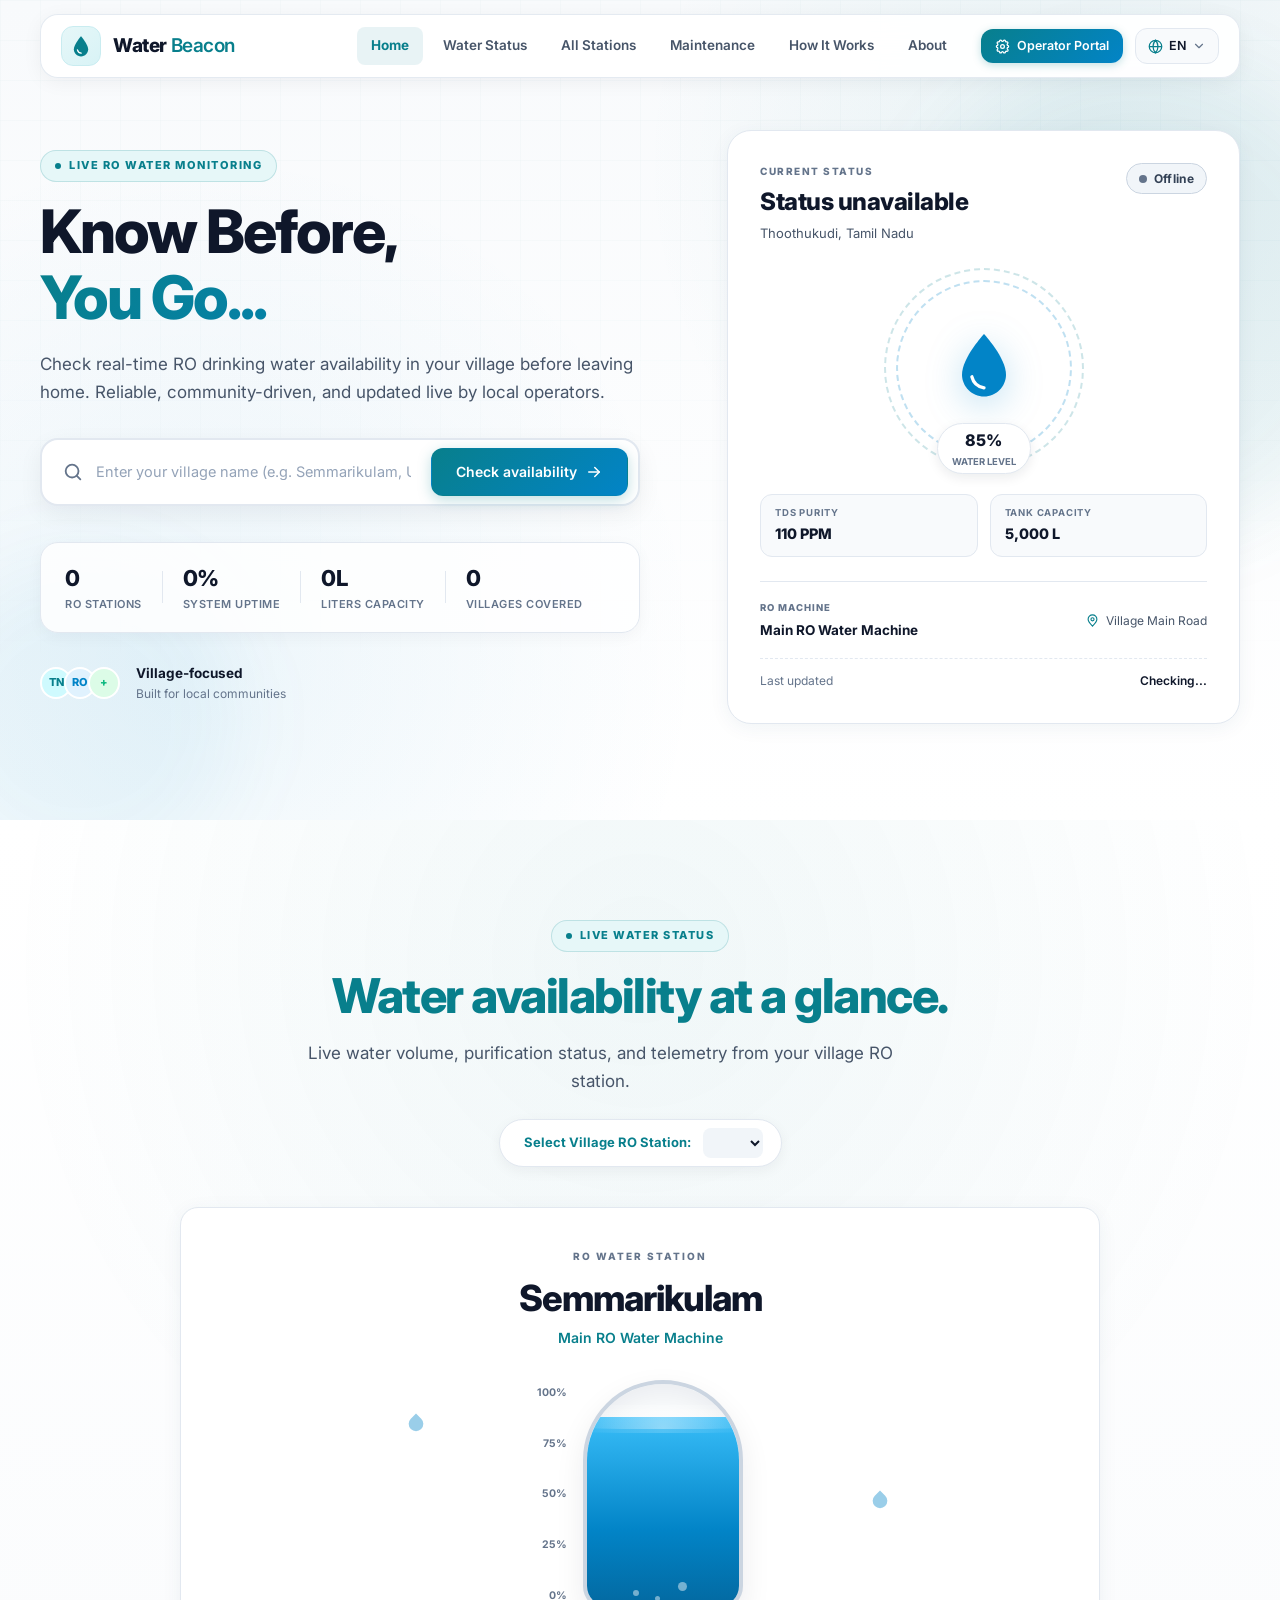
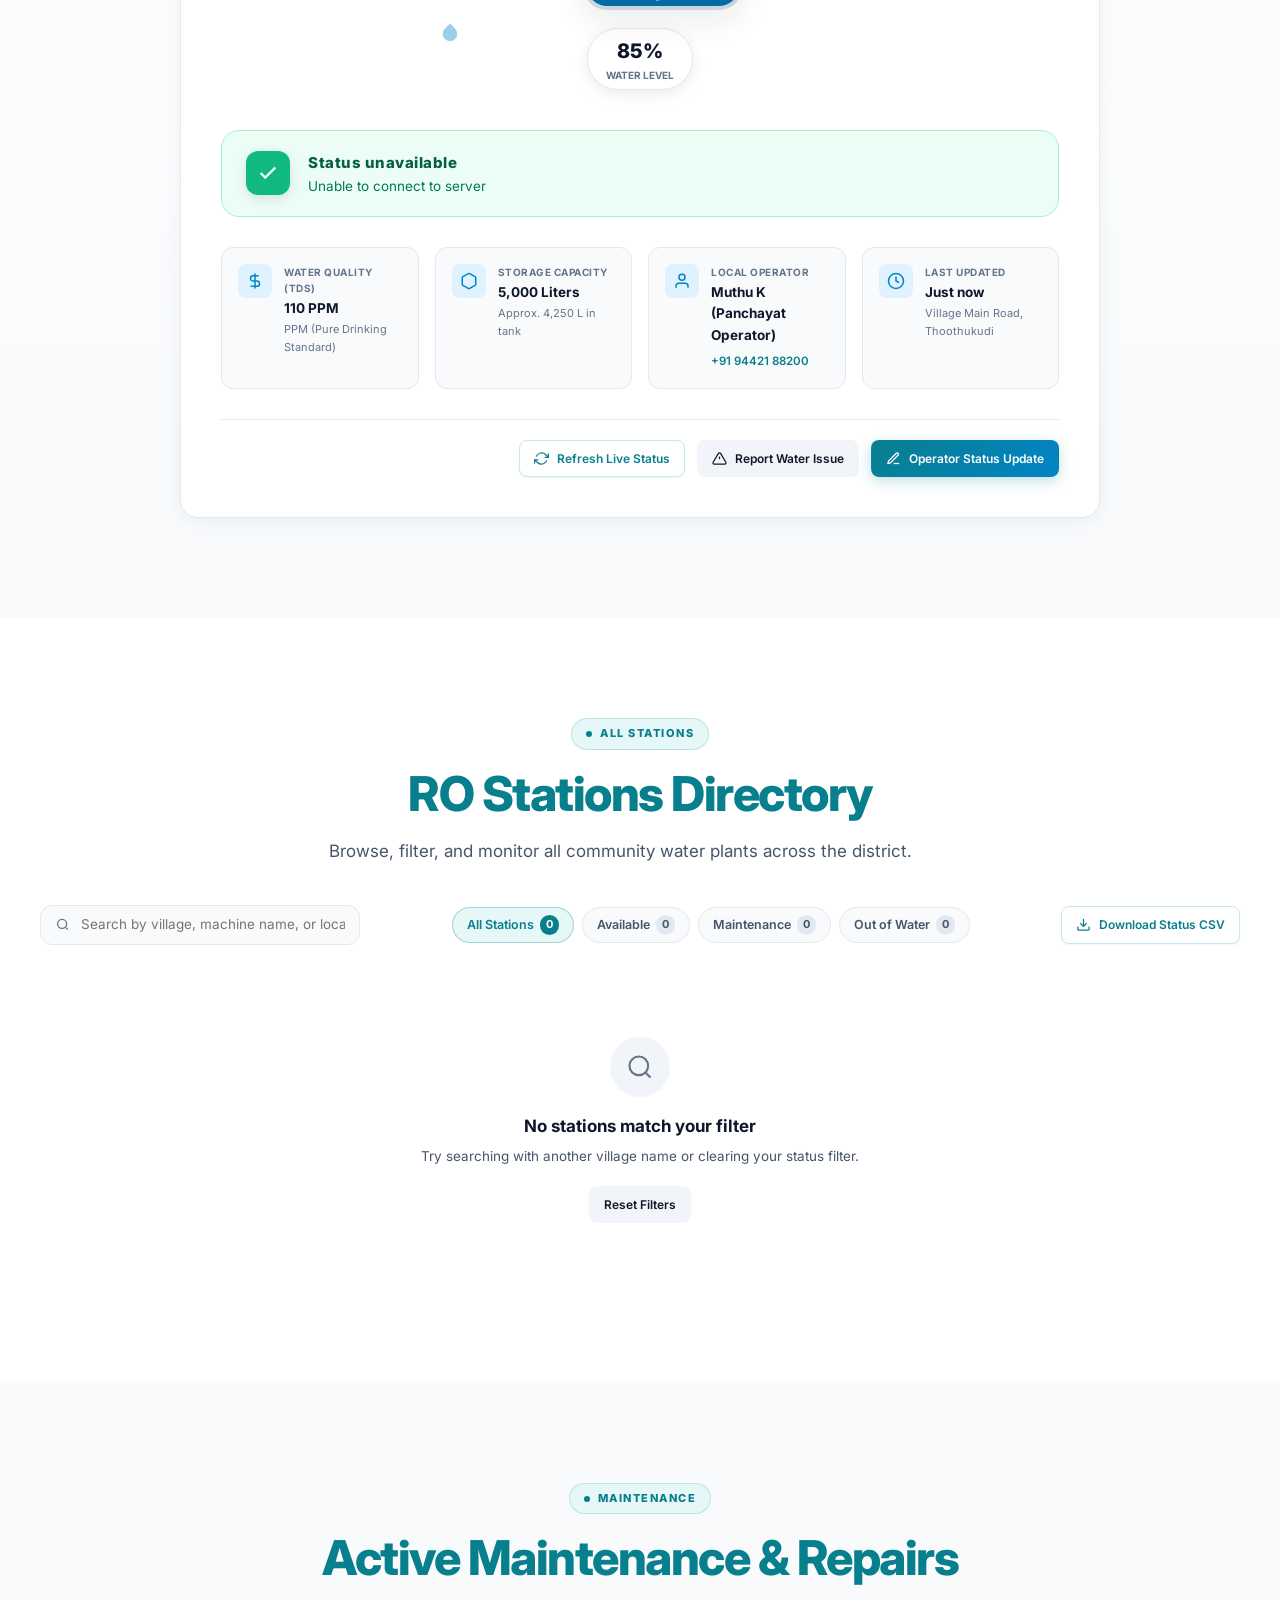
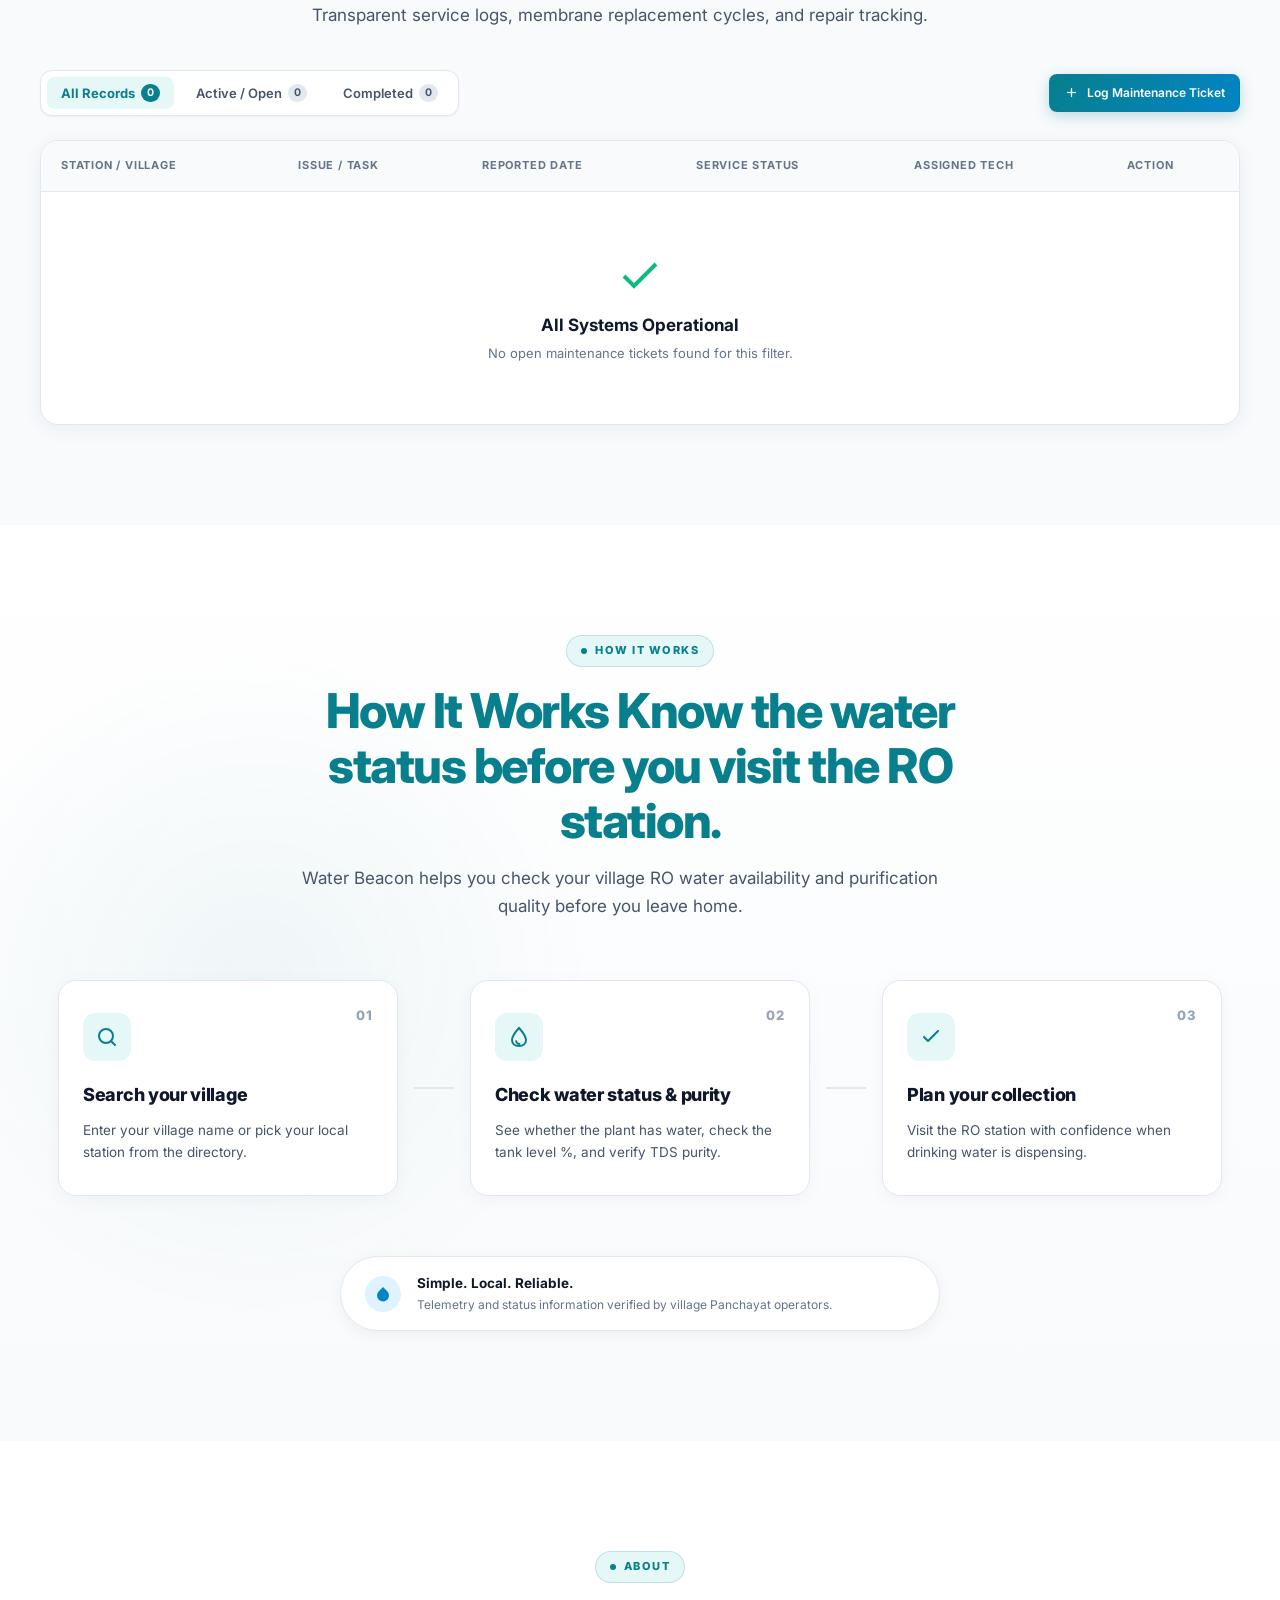
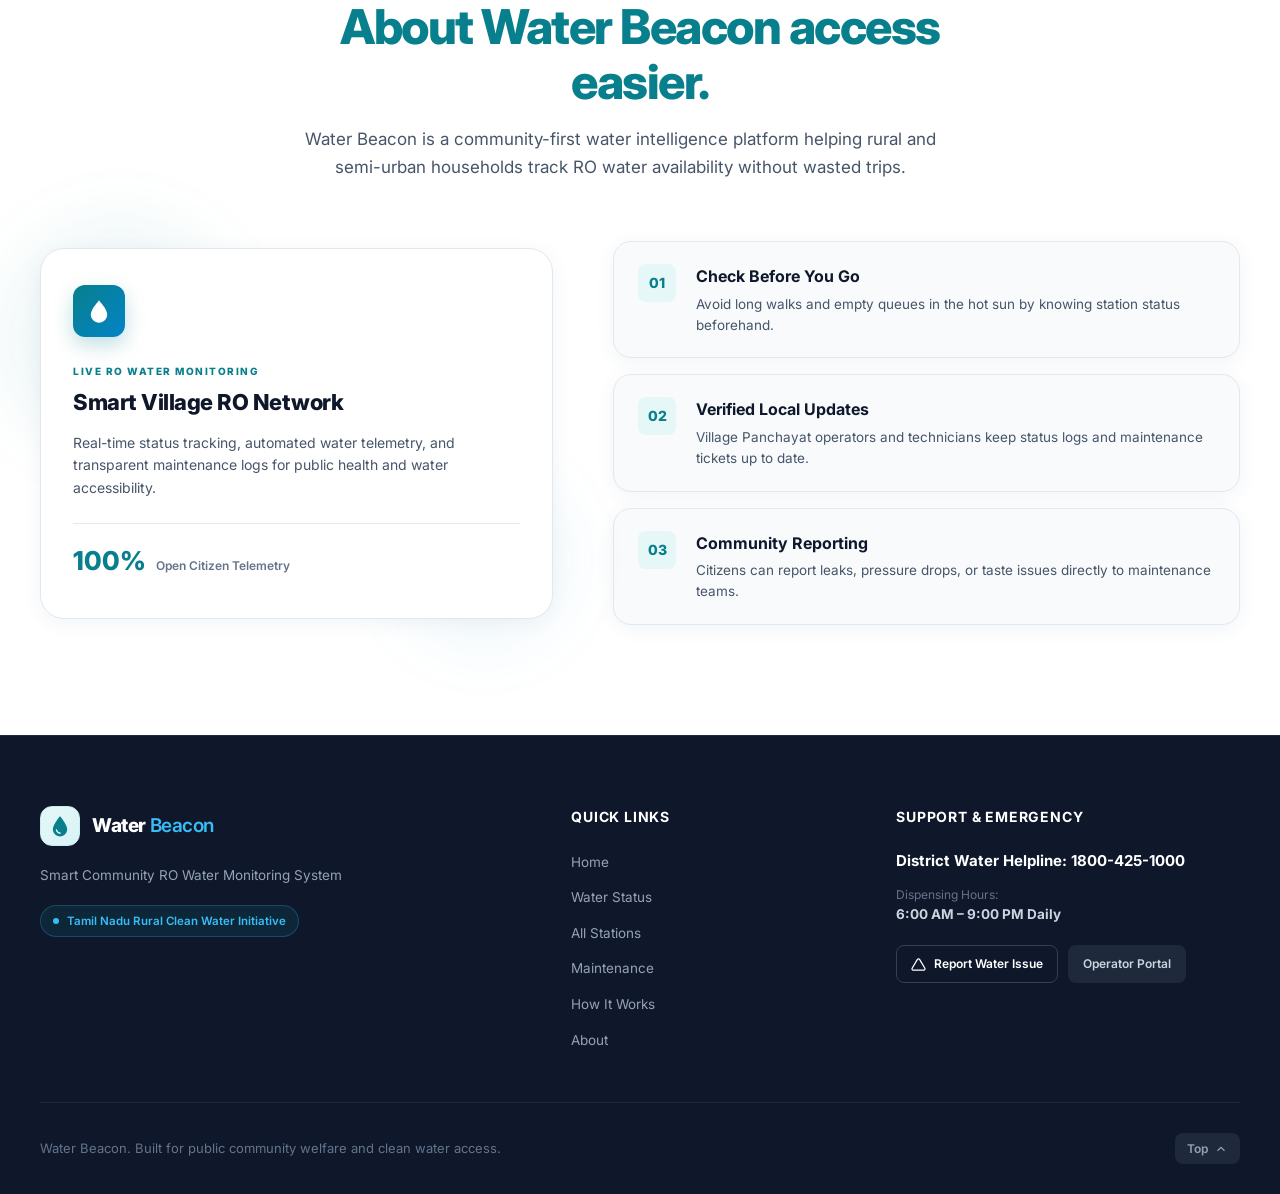
==== frontend/index.html @ 6d67e012 "feat(frontend): complete navbar, how-it-works, about, and modern footer" ====
<!DOCTYPE html>
<html lang="en">
<head>
    <meta charset="UTF-8">
    <meta name="viewport" content="width=device-width, initial-scale=1.0">
    <meta name="description" content="Water Beacon - Real-time village RO drinking water availability, purity monitoring, and maintenance tracking for rural communities in Tamil Nadu.">
    <meta name="theme-color" content="#087f8c">

    <title>Water Beacon | Smart Community RO Water Availability & Purity Monitoring</title>

    <!-- Google Fonts: Inter -->
    <link rel="preconnect" href="https://fonts.googleapis.com">
    <link rel="preconnect" href="https://fonts.gstatic.com" crossorigin>
    <link href="https://fonts.googleapis.com/css2?family=Inter:wght@400;500;600;700;800&display=swap" rel="stylesheet">

    <!-- Stylesheets -->
    <link rel="stylesheet" href="css/style.css">
    <link rel="stylesheet" href="css/sections/navbar.css">
    <link rel="stylesheet" href="css/sections/hero.css">
    <link rel="stylesheet" href="css/sections/status.css">
    <link rel="stylesheet" href="css/sections/stations.css">
    <link rel="stylesheet" href="css/sections/maintenance.css">
    <link rel="stylesheet" href="css/sections/how-it-works.css">
    <link rel="stylesheet" href="css/sections/about.css">
    <link rel="stylesheet" href="css/sections/footer.css">
</head>

<body>

    <div id="navbar"></div>

    <main>
        <div id="hero"></div>
        <div id="status"></div>
        <div id="stations"></div>
        <div id="maintenance"></div>
        <div id="how-it-works"></div>
        <div id="about"></div>
    </main>

    <div id="footer"></div>

    <div id="modals"></div>

    <script>
        async function loadSection(elementId, file) {
            const response = await fetch(file);
            if (!response.ok) {
                throw new Error(`Failed to load ${file}`);
            }
            const html = await response.text();
            const el = document.getElementById(elementId);
            if (el) el.innerHTML = html;
        }

        async function loadScript(file) {
            return new Promise((resolve, reject) => {
                const script = document.createElement("script");
                script.src = file;
                script.onload = resolve;
                script.onerror = () => reject(new Error(`Failed to load script ${file}`));
                document.body.appendChild(script);
            });
        }

        async function loadPage() {
            try {
                // 1. Load HTML Sections
                await loadSection("navbar", "sections/navbar.html");
                await loadSection("hero", "sections/hero.html");
                await loadSection("status", "sections/status.html");
                await loadSection("stations", "sections/stations.html");
                await loadSection("maintenance", "sections/maintenance.html");
                await loadSection("how-it-works", "sections/how-it-works.html");
                await loadSection("about", "sections/about.html");
                await loadSection("footer", "sections/footer.html");
                await loadSection("modals", "sections/modals.html");

                // 2. Load Core Language Engine First
                await loadScript("js/language.js");

                // 3. Load Navbar
                await loadScript("js/sections/navbar.js");
                if (typeof initNavbar === "function") initNavbar();

                // 4. Load Hero
                await loadScript("js/sections/hero.js");
                if (typeof initHero === "function") await initHero();

                // 5. Load Status
                await loadScript("js/sections/status.js");
                if (typeof initStatus === "function") await initStatus();

                // 6. Load Stations Explorer
                await loadScript("js/sections/stations.js");
                if (typeof initStations === "function") await initStations();

                // 7. Load Maintenance Tracker
                await loadScript("js/sections/maintenance.js");
                if (typeof initMaintenance === "function") await initMaintenance();

                // 8. Load App Orchestrator & Modal Handlers
                await loadScript("js/app.js");
                if (typeof initApp === "function") initApp();

                // 9. Apply initial saved language across all loaded sections
                if (typeof applyLanguage === "function") {
                    const savedLang = localStorage.getItem("waterBeaconLanguage") || "en";
                    applyLanguage(savedLang);
                }

            } catch (error) {
                console.error("Page initialization failed:", error);
            }
        }

        document.addEventListener("DOMContentLoaded", loadPage);
    </script>

</body>
</html>
---- frontend/css/style.css ----
/* ==========================================================================
   WATER BEACON - GLOBAL STYLES & DESIGN SYSTEM
   Clean, modern, bright interface with tasteful blue & green accents.
   ========================================================================== */

:root {
    /* Color Palette */
    --primary: #0284c7;            /* Water Blue */
    --primary-dark: #0369a1;
    --primary-light: #e0f2fe;
    --primary-gradient: linear-gradient(135deg, #0284c7 0%, #0d9488 100%);
    
    --accent-teal: #087f8c;        /* Brand Teal */
    --accent-teal-dark: #066570;
    --accent-teal-light: #e6f7f8;

    --bg-page: #ffffff;
    --bg-subtle: #f8fafc;
    --bg-card: #ffffff;
    --bg-card-hover: #fcfefe;

    --text-primary: #0f172a;       /* Deep slate */
    --text-secondary: #475569;     /* Slate */
    --text-muted: #64748b;         /* Muted slate */
    --text-light: #94a3b8;

    --border-light: #e2e8f0;
    --border-subtle: #edf2f7;
    --border-focus: #38bdf8;

    /* Status Colors */
    --status-available: #10b981;       /* Emerald */
    --status-available-bg: #ecfdf5;
    --status-available-border: #a7f3d0;
    
    --status-empty: #ef4444;           /* Coral red */
    --status-empty-bg: #fef2f2;
    --status-empty-border: #fecaca;

    --status-maint: #f59e0b;           /* Amber */
    --status-maint-bg: #fffbeb;
    --status-maint-border: #fde68a;

    --status-repair: #8b5cf6;          /* Indigo-purple */
    --status-repair-bg: #f5f3ff;
    --status-repair-border: #ddd6fe;

    --status-closed: #64748b;          /* Slate */
    --status-closed-bg: #f1f5f9;
    --status-closed-border: #cbd5e1;

    /* Elevation & Shadows */
    --shadow-xs: 0 1px 2px rgba(15, 23, 42, 0.05);
    --shadow-sm: 0 2px 6px rgba(15, 23, 42, 0.06);
    --shadow-md: 0 8px 24px rgba(15, 23, 42, 0.08);
    --shadow-lg: 0 16px 36px rgba(15, 23, 42, 0.1);
    --shadow-card: 0 4px 20px rgba(12, 74, 96, 0.06);

    /* Radii */
    --radius-sm: 8px;
    --radius-md: 12px;
    --radius-lg: 18px;
    --radius-xl: 24px;
    --radius-pill: 9999px;

    /* Transitions */
    --transition-fast: 0.15s cubic-bezier(0.4, 0, 0.2, 1);
    --transition-base: 0.25s cubic-bezier(0.4, 0, 0.2, 1);
    --transition-slow: 0.4s cubic-bezier(0.4, 0, 0.2, 1);

    /* Fonts */
    --font-sans: "Inter", -apple-system, BlinkMacSystemFont, "Segoe UI", Roboto, "Helvetica Neue", Arial, sans-serif;
}

/* CSS Reset & Defaults */
*, *::before, *::after {
    box-sizing: border-box;
    margin: 0;
    padding: 0;
}

html {
    scroll-behavior: smooth;
    font-size: 16px;
    -webkit-text-size-adjust: 100%;
    color-scheme: light;
}

body {
    font-family: var(--font-sans);
    color: var(--text-primary);
    background-color: var(--bg-page);
    line-height: 1.6;
    overflow-x: hidden;
    -webkit-font-smoothing: antialiased;
    -moz-osx-font-smoothing: grayscale;
}

img, svg {
    display: block;
    max-width: 100%;
}

button, input, select, textarea {
    font: inherit;
    color: inherit;
}

button {
    cursor: pointer;
    border: none;
    background: none;
}

a {
    color: inherit;
    text-decoration: none;
}

/* Container */
.container {
    width: min(1200px, calc(100% - 40px));
    margin: 0 auto;
}

/* Typography Utilities */
.section-tag {
    display: inline-flex;
    align-items: center;
    gap: 8px;
    padding: 6px 14px;
    background: var(--accent-teal-light);
    color: var(--accent-teal);
    font-size: 11px;
    font-weight: 800;
    letter-spacing: 1.5px;
    text-transform: uppercase;
    border-radius: var(--radius-pill);
    border: 1px solid rgba(8, 127, 140, 0.18);
    margin-bottom: 16px;
}

.section-tag-dot {
    width: 6px;
    height: 6px;
    border-radius: 50%;
    background-color: var(--accent-teal);
    animation: pulseDot 2s infinite ease-in-out;
}

.section-title {
    color: #102a43;
    font-size: clamp(32px, 4.5vw, 48px);
    font-weight: 800;
    line-height: 1.15;
    letter-spacing: -1.5px;
    margin-bottom: 16px;
}

.section-title span {
    color: var(--accent-teal);
}

.section-subtitle {
    color: var(--text-secondary);
    font-size: clamp(15px, 2vw, 17px);
    max-width: 640px;
    line-height: 1.65;
}

/* Status Badges */
.status-badge {
    display: inline-flex;
    align-items: center;
    gap: 7px;
    padding: 5px 12px;
    border-radius: var(--radius-pill);
    font-size: 12px;
    font-weight: 700;
    letter-spacing: 0.3px;
    transition: var(--transition-fast);
}

.status-badge .indicator {
    width: 8px;
    height: 8px;
    border-radius: 50%;
}

.status-badge.available {
    background: var(--status-available-bg);
    color: #065f46;
    border: 1px solid var(--status-available-border);
}
.status-badge.available .indicator {
    background: var(--status-available);
    box-shadow: 0 0 0 3px rgba(16, 185, 129, 0.2);
    animation: pulseDot 2s infinite;
}

.status-badge.out-of-water {
    background: var(--status-empty-bg);
    color: #991b1b;
    border: 1px solid var(--status-empty-border);
}
.status-badge.out-of-water .indicator {
    background: var(--status-empty);
    box-shadow: 0 0 0 3px rgba(239, 68, 68, 0.2);
}

.status-badge.maintenance {
    background: var(--status-maint-bg);
    color: #92400e;
    border: 1px solid var(--status-maint-border);
}
.status-badge.maintenance .indicator {
    background: var(--status-maint);
    box-shadow: 0 0 0 3px rgba(245, 158, 11, 0.2);
}

.status-badge.repair {
    background: var(--status-repair-bg);
    color: #5b21b6;
    border: 1px solid var(--status-repair-border);
}
.status-badge.repair .indicator {
    background: var(--status-repair);
}

.status-badge.closed {
    background: var(--status-closed-bg);
    color: #334155;
    border: 1px solid var(--status-closed-border);
}
.status-badge.closed .indicator {
    background: var(--status-closed);
}

/* Global Buttons */
.btn {
    display: inline-flex;
    align-items: center;
    justify-content: center;
    gap: 8px;
    padding: 12px 22px;
    font-size: 14px;
    font-weight: 600;
    border-radius: var(--radius-md);
    transition: var(--transition-base);
    white-space: nowrap;
    text-decoration: none;
    border: 1px solid transparent;
}

.btn:disabled {
    opacity: 0.6;
    cursor: not-allowed;
    transform: none !important;
}

.btn svg {
    width: 18px;
    height: 18px;
    flex-shrink: 0;
}

.btn-primary {
    background: linear-gradient(135deg, #087f8c 0%, #0284c7 100%);
    color: #ffffff;
    box-shadow: 0 4px 14px rgba(8, 127, 140, 0.25);
}

.btn-primary:hover:not(:disabled) {
    transform: translateY(-2px);
    box-shadow: 0 6px 20px rgba(8, 127, 140, 0.35);
}

.btn-primary:active:not(:disabled) {
    transform: translateY(0);
}

.btn-outline {
    background: #ffffff;
    color: var(--accent-teal);
    border: 1px solid #c6e9eb;
    box-shadow: var(--shadow-xs);
}

.btn-outline:hover:not(:disabled) {
    background: #f0fbfc;
    border-color: var(--accent-teal);
    transform: translateY(-1px);
}

.btn-secondary {
    background: #f1f5f9;
    color: var(--text-primary);
}

.btn-secondary:hover:not(:disabled) {
    background: #e2e8f0;
}

.btn-sm {
    padding: 8px 14px;
    font-size: 12px;
    border-radius: var(--radius-sm);
}

.btn-sm svg {
    width: 15px;
    height: 15px;
}

/* Cards */
.modern-card {
    background: var(--bg-card);
    border: 1px solid var(--border-light);
    border-radius: var(--radius-lg);
    box-shadow: var(--shadow-card);
    transition: var(--transition-base);
}

.modern-card:hover {
    box-shadow: var(--shadow-lg);
    border-color: #cbd5e1;
}

/* Modal Overlay & Dialog */
.modal-overlay {
    position: fixed;
    inset: 0;
    z-index: 2000;
    background: rgba(15, 23, 42, 0.5);
    backdrop-filter: blur(6px);
    display: flex;
    align-items: center;
    justify-content: center;
    padding: 20px;
    opacity: 0;
    visibility: hidden;
    transition: opacity 0.3s ease, visibility 0.3s ease;
}

.modal-overlay.active {
    opacity: 1;
    visibility: visible;
}

.modal-container {
    background: #ffffff;
    border-radius: var(--radius-xl);
    width: min(580px, 100%);
    max-height: 90vh;
    overflow-y: auto;
    box-shadow: 0 25px 60px rgba(15, 23, 42, 0.2);
    border: 1px solid var(--border-light);
    transform: translateY(20px) scale(0.97);
    transition: transform 0.3s cubic-bezier(0.16, 1, 0.3, 1);
}

.modal-overlay.active .modal-container {
    transform: translateY(0) scale(1);
}

.modal-header {
    display: flex;
    align-items: center;
    justify-content: space-between;
    padding: 24px 28px;
    border-bottom: 1px solid var(--border-light);
}

.modal-header h3 {
    font-size: 19px;
    font-weight: 700;
    color: var(--text-primary);
}

.modal-close-btn {
    width: 34px;
    height: 34px;
    display: grid;
    place-items: center;
    border-radius: var(--radius-sm);
    color: var(--text-muted);
    transition: var(--transition-fast);
}

.modal-close-btn:hover {
    background: #f1f5f9;
    color: var(--text-primary);
}

.modal-body {
    padding: 24px 28px;
}

.modal-footer {
    display: flex;
    align-items: center;
    justify-content: flex-end;
    gap: 12px;
    padding: 20px 28px;
    background: #f8fafc;
    border-top: 1px solid var(--border-light);
    border-radius: 0 0 var(--radius-xl) var(--radius-xl);
}

/* Forms */
.form-group {
    margin-bottom: 20px;
}

.form-group label {
    display: block;
    font-size: 13px;
    font-weight: 600;
    color: var(--text-primary);
    margin-bottom: 8px;
}

.form-control {
    width: 100%;
    padding: 12px 16px;
    font-size: 14px;
    border-radius: var(--radius-md);
    border: 1px solid var(--border-light);
    background: #ffffff;
    color: var(--text-primary);
    outline: none;
    transition: var(--transition-fast);
}

.form-control:focus {
    border-color: var(--accent-teal);
    box-shadow: 0 0 0 3px rgba(8, 127, 140, 0.15);
}

.form-row {
    display: grid;
    grid-template-columns: 1fr 1fr;
    gap: 16px;
}

/* Toast Notifications */
.toast-container {
    position: fixed;
    bottom: 28px;
    right: 28px;
    z-index: 3000;
    display: flex;
    flex-direction: column;
    gap: 10px;
    max-width: 400px;
    pointer-events: none;
}

.toast {
    display: flex;
    align-items: flex-start;
    gap: 12px;
    padding: 14px 18px;
    background: #ffffff;
    border-radius: var(--radius-md);
    box-shadow: 0 10px 30px rgba(15, 23, 42, 0.12), 0 2px 8px rgba(15, 23, 42, 0.06);
    border-left: 4px solid var(--accent-teal);
    pointer-events: auto;
    transform: translateX(120%);
    opacity: 0;
    transition: transform 0.3s cubic-bezier(0.16, 1, 0.3, 1), opacity 0.3s ease;
}

.toast.show {
    transform: translateX(0);
    opacity: 1;
}

.toast.toast-success {
    border-left-color: var(--status-available);
}
.toast.toast-error {
    border-left-color: var(--status-empty);
}
.toast.toast-info {
    border-left-color: var(--primary);
}

.toast-icon {
    flex-shrink: 0;
    width: 22px;
    height: 22px;
    display: grid;
    place-items: center;
}

.toast-content strong {
    display: block;
    font-size: 13.5px;
    color: var(--text-primary);
    font-weight: 700;
    margin-bottom: 2px;
}

.toast-content p {
    font-size: 12.5px;
    color: var(--text-secondary);
    line-height: 1.4;
}

/* Reveal Animations */
.reveal {
    opacity: 0;
    transform: translateY(24px);
    transition: opacity 0.6s cubic-bezier(0.16, 1, 0.3, 1), transform 0.6s cubic-bezier(0.16, 1, 0.3, 1);
}

.reveal.revealed {
    opacity: 1;
    transform: translateY(0);
}

/* Keyframes */
@keyframes pulseDot {
    0%, 100% {
        opacity: 1;
        transform: scale(1);
    }
    50% {
        opacity: 0.4;
        transform: scale(0.85);
    }
}

@keyframes spin {
    from { transform: rotate(0deg); }
    to { transform: rotate(360deg); }
}

.spin {
    animation: spin 1s linear infinite;
}

/* Reduced Motion */
@media (prefers-reduced-motion: reduce) {
    *, *::before, *::after {
        animation-duration: 0.01ms !important;
        animation-iteration-count: 1 !important;
        transition-duration: 0.01ms !important;
        scroll-behavior: auto !important;
    }
    .reveal {
        opacity: 1 !important;
        transform: none !important;
    }
}

/* Responsive */
@media (max-width: 768px) {
    .form-row {
        grid-template-columns: 1fr;
    }
    .toast-container {
        left: 20px;
        right: 20px;
        bottom: 20px;
        max-width: none;
    }
}
---- frontend/css/sections/navbar.css ----
/* ==========================================================================
   NAVBAR COMPONENT
   ========================================================================== */

.navbar {
    position: fixed;
    top: 0;
    left: 0;
    width: 100%;
    z-index: 1000;
    padding: 14px 0;
    transition: padding 0.3s ease, background-color 0.3s ease, box-shadow 0.3s ease;
}

.navbar.scrolled {
    padding: 10px 0;
}

.nav-container {
    width: min(1200px, calc(100% - 32px));
    height: 64px;
    margin: 0 auto;
    padding: 0 20px;
    display: flex;
    align-items: center;
    justify-content: space-between;
    background: rgba(255, 255, 255, 0.94);
    border: 1px solid rgba(226, 232, 240, 0.9);
    border-radius: var(--radius-lg);
    box-shadow: 0 4px 20px rgba(15, 23, 42, 0.05);
    backdrop-filter: blur(16px);
    -webkit-backdrop-filter: blur(16px);
    transition: var(--transition-base);
}

.nav-container:hover {
    box-shadow: 0 8px 30px rgba(15, 23, 42, 0.08);
}

.brand {
    display: flex;
    align-items: center;
    gap: 12px;
    color: #102a43;
    text-decoration: none;
    flex-shrink: 0;
}

.brand-icon {
    width: 40px;
    height: 40px;
    display: grid;
    place-items: center;
    color: var(--accent-teal);
    background: linear-gradient(135deg, #e6f7f8 0%, #d8f3f6 100%);
    border: 1px solid #c9ecf0;
    border-radius: var(--radius-md);
    transition: transform var(--transition-fast);
}

.brand:hover .brand-icon {
    transform: translateY(-2px) scale(1.03);
}

.brand-icon svg {
    width: 26px;
    height: 26px;
}

.brand-text {
    display: flex;
    align-items: baseline;
    gap: 4px;
    font-size: 19px;
    letter-spacing: -0.5px;
    white-space: nowrap;
}

.brand-text strong {
    color: #0f172a;
    font-weight: 800;
}

.brand-text span {
    color: var(--accent-teal);
    font-weight: 600;
}

.nav-links {
    display: flex;
    align-items: center;
    gap: 6px;
    margin-left: auto;
    margin-right: 20px;
}

.nav-links a {
    position: relative;
    padding: 8px 14px;
    color: var(--text-secondary);
    text-decoration: none;
    font-size: 13.5px;
    font-weight: 600;
    border-radius: var(--radius-sm);
    transition: var(--transition-fast);
}

.nav-links a:hover {
    color: var(--accent-teal);
    background: rgba(8, 127, 140, 0.06);
}

.nav-links a.active {
    color: var(--accent-teal);
    background: rgba(8, 127, 140, 0.09);
    font-weight: 700;
}

.nav-actions {
    display: flex;
    align-items: center;
    gap: 12px;
}

/* Operator Quick Button */
.nav-operator-btn {
    display: inline-flex;
    align-items: center;
    gap: 7px;
    padding: 7px 14px;
    background: linear-gradient(135deg, #087f8c 0%, #0284c7 100%);
    color: #ffffff;
    font-size: 12.5px;
    font-weight: 600;
    border-radius: var(--radius-md);
    box-shadow: 0 2px 8px rgba(8, 127, 140, 0.25);
    transition: var(--transition-fast);
}

.nav-operator-btn:hover {
    transform: translateY(-1px);
    box-shadow: 0 4px 12px rgba(8, 127, 140, 0.35);
}

.nav-operator-btn svg {
    width: 15px;
    height: 15px;
}

/* Language Dropdown */
.language-dropdown-wrapper {
    position: relative;
}

.language-btn {
    display: flex;
    align-items: center;
    gap: 6px;
    padding: 7px 12px;
    background: #f8fafc;
    border: 1px solid var(--border-light);
    border-radius: var(--radius-md);
    color: var(--text-primary);
    font-size: 12.5px;
    font-weight: 600;
    transition: var(--transition-fast);
}

.language-btn:hover {
    background: #f1f5f9;
    border-color: #cbd5e1;
}

.language-btn .globe-icon {
    width: 15px;
    height: 15px;
    color: var(--accent-teal);
}

.language-btn .arrow-icon {
    width: 14px;
    height: 14px;
    color: var(--text-muted);
    transition: transform var(--transition-fast);
}

.language-menu {
    position: absolute;
    top: calc(100% + 8px);
    right: 0;
    width: 160px;
    padding: 6px;
    background: #ffffff;
    border: 1px solid var(--border-light);
    border-radius: var(--radius-md);
    box-shadow: 0 10px 25px rgba(15, 23, 42, 0.12);
    display: none;
    flex-direction: column;
    gap: 4px;
    z-index: 100;
}

.language-menu.show {
    display: flex;
    animation: fadeInMenu 0.18s ease-out;
}

@keyframes fadeInMenu {
    from {
        opacity: 0;
        transform: translateY(-6px);
    }
    to {
        opacity: 1;
        transform: translateY(0);
    }
}

.lang-option {
    display: flex;
    align-items: center;
    justify-content: space-between;
    padding: 8px 12px;
    border-radius: var(--radius-sm);
    font-size: 13px;
    color: var(--text-primary);
    transition: var(--transition-fast);
}

.lang-option:hover {
    background: var(--accent-teal-light);
    color: var(--accent-teal);
}

.lang-badge {
    font-size: 10px;
    font-weight: 700;
    background: #e2e8f0;
    padding: 2px 6px;
    border-radius: 4px;
    color: var(--text-secondary);
}

/* Mobile Menu Toggle */
.mobile-menu-btn {
    display: none;
    width: 38px;
    height: 38px;
    flex-direction: column;
    justify-content: center;
    align-items: center;
    gap: 5px;
    border-radius: var(--radius-sm);
    color: var(--text-primary);
}

.mobile-menu-btn span {
    width: 20px;
    height: 2px;
    background: currentColor;
    border-radius: 2px;
    transition: var(--transition-fast);
}

/* Mobile Responsive */
@media (max-width: 992px) {
    .nav-links {
        position: fixed;
        top: 86px;
        left: 16px;
        right: 16px;
        background: #ffffff;
        border: 1px solid var(--border-light);
        border-radius: var(--radius-lg);
        box-shadow: 0 16px 36px rgba(15, 23, 42, 0.15);
        flex-direction: column;
        align-items: stretch;
        padding: 16px;
        gap: 6px;
        margin: 0;
        display: none;
    }

    .nav-links.mobile-open {
        display: flex;
        animation: fadeInMenu 0.2s ease-out;
    }

    .mobile-menu-btn {
        display: flex;
    }
}

@media (max-width: 540px) {
    .nav-operator-btn span {
        display: none;
    }
    .nav-operator-btn {
        padding: 8px;
    }
}
---- frontend/css/sections/hero.css ----
/* ==========================================================================
   HERO COMPONENT
   ========================================================================== */

.hero {
    position: relative;
    min-height: 820px;
    padding: 130px 0 80px;
    overflow: hidden;
    background:
        radial-gradient(circle at 85% 20%, rgba(8, 127, 140, 0.08), transparent 35%),
        radial-gradient(circle at 15% 80%, rgba(2, 132, 199, 0.07), transparent 40%),
        linear-gradient(180deg, #f8fafc 0%, #ffffff 100%);
}

.hero-background {
    position: absolute;
    inset: 0;
    pointer-events: none;
}

.hero-glow {
    position: absolute;
    border-radius: 50%;
}

.hero-glow-one {
    width: 480px;
    height: 480px;
    right: -100px;
    top: 60px;
    background: rgba(8, 127, 140, 0.06);
    filter: blur(40px);
}

.hero-glow-two {
    width: 320px;
    height: 320px;
    left: -80px;
    bottom: -60px;
    background: rgba(2, 132, 199, 0.05);
    filter: blur(40px);
}

.hero-grid {
    position: absolute;
    inset: 0;
    opacity: 0.25;
    background-image:
        linear-gradient(rgba(8, 127, 140, 0.08) 1px, transparent 1px),
        linear-gradient(90deg, rgba(8, 127, 140, 0.08) 1px, transparent 1px);
    background-size: 40px 40px;
    mask-image: linear-gradient(to bottom, black 30%, transparent 90%);
}

.hero-container {
    position: relative;
    z-index: 2;
    display: grid;
    grid-template-columns: 1.1fr 0.9fr;
    align-items: center;
    gap: 60px;
}

.hero-content {
    max-width: 600px;
}

.hero-headline {
    margin: 0 0 20px;
    color: #0f172a;
    font-size: clamp(38px, 5.5vw, 60px);
    font-weight: 800;
    line-height: 1.1;
    letter-spacing: -2px;
}

.hero-highlight {
    display: block;
    color: var(--accent-teal);
    background: linear-gradient(135deg, #087f8c 0%, #0284c7 100%);
    -webkit-background-clip: text;
    -webkit-text-fill-color: transparent;
}

.hero-description {
    color: var(--text-secondary);
    font-size: clamp(15px, 2vw, 17px);
    line-height: 1.65;
    margin-bottom: 32px;
}

/* Search Wrapper & Autocomplete */
.hero-search-wrapper {
    position: relative;
    margin-bottom: 36px;
    z-index: 20;
}

.hero-search {
    display: flex;
    align-items: center;
    gap: 10px;
    padding: 8px 10px;
    background: #ffffff;
    border: 2px solid #e2e8f0;
    border-radius: var(--radius-lg);
    box-shadow: 0 8px 24px rgba(15, 23, 42, 0.06);
    transition: var(--transition-base);
}

.hero-search:focus-within {
    border-color: var(--accent-teal);
    box-shadow: 0 10px 30px rgba(8, 127, 140, 0.15);
}

.search-input-box {
    display: flex;
    align-items: center;
    gap: 12px;
    flex: 1;
    padding: 4px 10px;
}

.search-icon {
    width: 22px;
    height: 22px;
    color: var(--text-muted);
    flex-shrink: 0;
}

.search-input-box input {
    width: 100%;
    border: none;
    outline: none;
    font-size: 14.5px;
    color: var(--text-primary);
    background: transparent;
}

.search-input-box input::placeholder {
    color: var(--text-light);
}

.clear-search-btn {
    width: 24px;
    height: 24px;
    display: grid;
    place-items: center;
    color: var(--text-muted);
    border-radius: 50%;
    transition: var(--transition-fast);
}

.clear-search-btn:hover {
    background: #f1f5f9;
    color: var(--text-primary);
}

.clear-search-btn svg {
    width: 16px;
    height: 16px;
}

.search-submit-btn {
    padding: 12px 24px;
    font-size: 14px;
}

/* Suggestions Dropdown */
.search-suggestions {
    position: absolute;
    top: calc(100% + 8px);
    left: 0;
    right: 0;
    background: #ffffff;
    border: 1px solid var(--border-light);
    border-radius: var(--radius-md);
    box-shadow: 0 16px 36px rgba(15, 23, 42, 0.12);
    max-height: 280px;
    overflow-y: auto;
    z-index: 50;
    padding: 6px;
}

.suggestion-item {
    display: flex;
    align-items: center;
    justify-content: space-between;
    padding: 10px 14px;
    border-radius: var(--radius-sm);
    cursor: pointer;
    transition: var(--transition-fast);
}

.suggestion-item:hover {
    background: var(--accent-teal-light);
}

.suggestion-info {
    display: flex;
    flex-direction: column;
}

.suggestion-info strong {
    font-size: 14px;
    color: var(--text-primary);
}

.suggestion-info span {
    font-size: 12px;
    color: var(--text-muted);
}

/* Stats Row */
.hero-stats-row {
    display: flex;
    align-items: center;
    gap: 20px;
    padding: 18px 24px;
    background: rgba(255, 255, 255, 0.85);
    border: 1px solid var(--border-light);
    border-radius: var(--radius-lg);
    box-shadow: 0 4px 16px rgba(15, 23, 42, 0.04);
    margin-bottom: 30px;
}

.stat-item {
    display: flex;
    flex-direction: column;
}

.stat-number {
    font-size: 22px;
    font-weight: 800;
    color: #0f172a;
    letter-spacing: -0.5px;
}

.stat-label {
    font-size: 11px;
    font-weight: 600;
    color: var(--text-muted);
    text-transform: uppercase;
    letter-spacing: 0.5px;
}

.stat-divider {
    width: 1px;
    height: 32px;
    background: var(--border-light);
}

/* Trust Avatars */
.hero-trust {
    display: flex;
    align-items: center;
    gap: 16px;
}

.trust-avatars {
    display: flex;
    align-items: center;
}

.avatar-badge {
    width: 32px;
    height: 32px;
    border-radius: 50%;
    display: grid;
    place-items: center;
    font-size: 11px;
    font-weight: 800;
    background: #e2e8f0;
    color: var(--text-primary);
    border: 2px solid #ffffff;
    margin-left: -8px;
}

.avatar-badge:first-child {
    margin-left: 0;
    background: #cffafe;
    color: #087f8c;
}

.avatar-badge:nth-child(2) {
    background: #e0f2fe;
    color: #0284c7;
}

.avatar-badge:nth-child(3) {
    background: #dcfce7;
    color: #10b981;
}

.hero-trust strong {
    display: block;
    font-size: 13.5px;
    color: var(--text-primary);
}

.hero-trust p {
    font-size: 12px;
    color: var(--text-muted);
}

/* Hero Right: Dashboard Card */
.dashboard-card {
    padding: 32px;
    border-radius: var(--radius-xl);
    position: relative;
    background: #ffffff;
}

.dashboard-top {
    display: flex;
    align-items: flex-start;
    justify-content: space-between;
    gap: 16px;
    margin-bottom: 24px;
}

.dashboard-label {
    font-size: 10px;
    font-weight: 800;
    letter-spacing: 1.5px;
    color: var(--text-muted);
    display: block;
    margin-bottom: 4px;
}

.dashboard-top h3 {
    font-size: 24px;
    font-weight: 800;
    color: #0f172a;
    letter-spacing: -0.5px;
    margin-bottom: 2px;
}

.dashboard-top p {
    font-size: 13px;
    color: var(--text-secondary);
}

/* Water Visual (Circular Gauge) */
.water-visual {
    position: relative;
    width: 200px;
    height: 200px;
    margin: 10px auto 26px;
    display: grid;
    place-items: center;
}

.water-ring {
    position: absolute;
    inset: 0;
    border-radius: 50%;
    border: 2px dashed rgba(8, 127, 140, 0.2);
}

.water-ring-one {
    animation: rotateSlow 24s linear infinite;
}

.water-ring-two {
    inset: 12px;
    border-color: rgba(2, 132, 199, 0.25);
    animation: rotateSlow 18s linear infinite reverse;
}

@keyframes rotateSlow {
    from { transform: rotate(0deg); }
    to { transform: rotate(360deg); }
}

.water-icon {
    width: 88px;
    height: 88px;
    color: #0284c7;
    filter: drop-shadow(0 8px 18px rgba(2, 132, 199, 0.25));
    transition: var(--transition-base);
}

.water-icon.out-of-water {
    color: #ef4444;
    filter: drop-shadow(0 8px 18px rgba(239, 68, 68, 0.25));
}

.water-icon.maintenance {
    color: #f59e0b;
    filter: drop-shadow(0 8px 18px rgba(245, 158, 11, 0.25));
}

.water-icon.repair {
    color: #8b5cf6;
    filter: drop-shadow(0 8px 18px rgba(139, 92, 246, 0.25));
}

.hero-water-level {
    position: absolute;
    bottom: -6px;
    display: flex;
    flex-direction: column;
    align-items: center;
    background: #ffffff;
    padding: 4px 14px;
    border-radius: var(--radius-pill);
    box-shadow: 0 4px 12px rgba(15, 23, 42, 0.08);
    border: 1px solid var(--border-light);
}

.hero-water-level strong {
    font-size: 16px;
    font-weight: 800;
    color: #0f172a;
}

.hero-water-level span {
    font-size: 9.5px;
    text-transform: uppercase;
    font-weight: 700;
    color: var(--text-muted);
}

/* Metric Strip */
.hero-metrics-strip {
    display: grid;
    grid-template-columns: 1fr 1fr;
    gap: 12px;
    margin-bottom: 24px;
}

.metric-pill {
    background: #f8fafc;
    border: 1px solid var(--border-light);
    border-radius: var(--radius-md);
    padding: 10px 14px;
    display: flex;
    flex-direction: column;
}

.metric-pill-label {
    font-size: 9.5px;
    font-weight: 700;
    letter-spacing: 0.8px;
    color: var(--text-muted);
    margin-bottom: 2px;
}

.metric-pill strong {
    font-size: 14.5px;
    font-weight: 800;
    color: #0f172a;
}

/* Machine Info */
.machine-info {
    padding-top: 18px;
    border-top: 1px solid var(--border-light);
    display: flex;
    align-items: center;
    justify-content: space-between;
    gap: 16px;
    margin-bottom: 16px;
}

.machine-sublabel {
    font-size: 9.5px;
    font-weight: 800;
    letter-spacing: 1px;
    color: var(--text-muted);
    display: block;
    margin-bottom: 2px;
}

.machine-info strong {
    font-size: 13.5px;
    color: #0f172a;
}

.machine-location {
    display: flex;
    align-items: center;
    gap: 6px;
    font-size: 12px;
    color: var(--text-secondary);
}

.machine-location svg {
    width: 15px;
    height: 15px;
    color: var(--accent-teal);
    flex-shrink: 0;
}

.dashboard-footer {
    display: flex;
    align-items: center;
    justify-content: space-between;
    font-size: 12px;
    color: var(--text-muted);
    padding-top: 12px;
    border-top: 1px dashed var(--border-light);
}

.dashboard-footer strong {
    color: var(--text-primary);
    font-weight: 600;
}

/* Responsive */
@media (max-width: 992px) {
    .hero-container {
        grid-template-columns: 1fr;
        gap: 48px;
    }
    .hero-content {
        max-width: none;
    }
}

@media (max-width: 580px) {
    .hero-search {
        flex-direction: column;
        align-items: stretch;
    }
    .search-submit-btn {
        width: 100%;
    }
    .hero-stats-row {
        flex-wrap: wrap;
        gap: 12px;
    }
    .stat-divider {
        display: none;
    }
    .stat-item {
        width: 45%;
    }
}
---- frontend/css/sections/status.css ----
/* ==========================================================================
   WATER STATUS COMPONENT
   ========================================================================== */

.water-status-page {
    position: relative;
    padding: 100px 0;
    background:
        radial-gradient(circle at 50% 10%, rgba(8, 127, 140, 0.06), transparent 45%),
        linear-gradient(180deg, #ffffff 0%, #f8fafc 100%);
}

.water-status-header {
    text-align: center;
    max-width: 720px;
    margin: 0 auto 40px;
}

/* Quick Village Selector Dropdown */
.station-selector-box {
    display: inline-flex;
    align-items: center;
    gap: 12px;
    margin-top: 24px;
    padding: 8px 18px;
    background: #ffffff;
    border: 1px solid var(--border-light);
    border-radius: var(--radius-pill);
    box-shadow: 0 4px 14px rgba(15, 23, 42, 0.05);
}

.station-selector-box label {
    display: flex;
    align-items: center;
    gap: 6px;
    font-size: 13px;
    font-weight: 700;
    color: var(--accent-teal);
    white-space: nowrap;
}

.station-selector-box label svg {
    width: 16px;
    height: 16px;
}

.station-select-dropdown {
    border: none;
    background: #f1f5f9;
    padding: 6px 12px;
    border-radius: var(--radius-sm);
    font-size: 13.5px;
    font-weight: 600;
    color: var(--text-primary);
    cursor: pointer;
    outline: none;
}

.station-select-dropdown:focus {
    box-shadow: 0 0 0 2px var(--accent-teal);
}

/* Central Station Card */
.water-station {
    max-width: 920px;
    margin: 0 auto;
    padding: 40px;
    position: relative;
    background: #ffffff;
}

.station-info {
    text-align: center;
    margin-bottom: 30px;
}

.station-eyebrow {
    display: block;
    font-size: 10px;
    font-weight: 800;
    letter-spacing: 2px;
    color: var(--text-muted);
    margin-bottom: 6px;
}

.station-info h3 {
    font-size: clamp(26px, 4vw, 36px);
    font-weight: 800;
    color: #0f172a;
    letter-spacing: -1px;
}

.station-info p {
    font-size: 14px;
    color: var(--accent-teal);
    font-weight: 600;
}

/* Tank Area */
.tank-area {
    position: relative;
    display: flex;
    flex-direction: column;
    align-items: center;
    margin: 30px 0 40px;
}

.ambient-drop {
    position: absolute;
    width: 22px;
    height: 22px;
    color: rgba(2, 132, 199, 0.4);
    animation: floatParticle 4s infinite ease-in-out;
}

.drop-one { top: 10%; left: 22%; animation-delay: 0s; }
.drop-two { top: 35%; right: 20%; animation-delay: 1.4s; }
.drop-three { bottom: 15%; left: 26%; animation-delay: 2.5s; }

@keyframes floatParticle {
    0%, 100% { transform: translateY(0); opacity: 0.3; }
    50% { transform: translateY(-12px); opacity: 0.8; }
}

.tank-wrapper {
    position: relative;
    display: flex;
    align-items: center;
    gap: 16px;
}

.tank-scale {
    display: flex;
    flex-direction: column;
    justify-content: space-between;
    height: 220px;
    font-size: 10.5px;
    font-weight: 700;
    color: var(--text-muted);
    user-select: none;
    text-align: right;
}

.tank {
    position: relative;
    width: 160px;
    height: 230px;
    border-radius: 80px 80px 24px 24px;
    border: 4px solid #cbd5e1;
    background: #f8fafc;
    overflow: hidden;
    box-shadow: inset 0 8px 24px rgba(15, 23, 42, 0.06), 0 12px 30px rgba(15, 23, 42, 0.08);
}

.tank-water {
    position: absolute;
    bottom: 0;
    left: 0;
    right: 0;
    background: linear-gradient(180deg, #38bdf8 0%, #0284c7 60%, #0369a1 100%);
    transition: height 0.8s cubic-bezier(0.34, 1.56, 0.64, 1);
}

.tank-water.out-of-water {
    background: linear-gradient(180deg, #f87171 0%, #ef4444 100%) !important;
}

.tank-water.maintenance {
    background: linear-gradient(180deg, #fbbf24 0%, #f59e0b 100%) !important;
}

.tank-water.repair {
    background: linear-gradient(180deg, #a78bfa 0%, #8b5cf6 100%) !important;
}

.tank-water.closed {
    background: linear-gradient(180deg, #94a3b8 0%, #64748b 100%) !important;
}

.water-wave {
    position: absolute;
    top: -12px;
    left: -50%;
    width: 200%;
    height: 24px;
    background: radial-gradient(circle at 50% 100%, rgba(255, 255, 255, 0.35) 0%, transparent 60%);
    border-radius: 40%;
    animation: waveDrift 6s linear infinite;
}

.wave-two {
    top: -8px;
    opacity: 0.5;
    animation: waveDrift 4s linear infinite reverse;
}

@keyframes waveDrift {
    from { transform: translateX(0); }
    to { transform: translateX(50%); }
}

.tank-bubbles .bubble {
    position: absolute;
    border-radius: 50%;
    background: rgba(255, 255, 255, 0.45);
    animation: bubbleRise 3s infinite ease-in;
}

.bubble.b1 { width: 6px; height: 6px; left: 30%; bottom: 10px; animation-duration: 2.8s; }
.bubble.b2 { width: 9px; height: 9px; left: 60%; bottom: 15px; animation-duration: 3.5s; animation-delay: 1s; }
.bubble.b3 { width: 5px; height: 5px; left: 45%; bottom: 5px; animation-duration: 2.2s; animation-delay: 1.8s; }

@keyframes bubbleRise {
    0% { transform: translateY(0); opacity: 0; }
    30% { opacity: 0.8; }
    100% { transform: translateY(-160px); opacity: 0; }
}

.water-level-badge {
    margin-top: 18px;
    display: flex;
    flex-direction: column;
    align-items: center;
    background: #ffffff;
    padding: 6px 18px;
    border-radius: var(--radius-pill);
    box-shadow: 0 4px 16px rgba(15, 23, 42, 0.08);
    border: 1px solid var(--border-light);
}

.water-level-badge strong {
    font-size: 20px;
    font-weight: 800;
    color: #0f172a;
}

.water-level-badge span {
    font-size: 10px;
    text-transform: uppercase;
    font-weight: 700;
    color: var(--text-muted);
}

/* Status Result Banner */
.status-result {
    display: flex;
    align-items: center;
    gap: 18px;
    padding: 20px 24px;
    border-radius: var(--radius-lg);
    margin-bottom: 30px;
    transition: var(--transition-base);
}

.status-result.available {
    background: #ecfdf5;
    border: 1px solid #a7f3d0;
}
.status-result.available .status-icon {
    background: #10b981;
    color: #ffffff;
}
.status-result.available .status-title {
    color: #065f46;
}
.status-result.available p {
    color: #047857;
}

.status-result.out-of-water {
    background: #fef2f2;
    border: 1px solid #fecaca;
}
.status-result.out-of-water .status-icon {
    background: #ef4444;
    color: #ffffff;
}
.status-result.out-of-water .status-title {
    color: #991b1b;
}
.status-result.out-of-water p {
    color: #b91c1c;
}

.status-result.maintenance {
    background: #fffbeb;
    border: 1px solid #fde68a;
}
.status-result.maintenance .status-icon {
    background: #f59e0b;
    color: #ffffff;
}
.status-result.maintenance .status-title {
    color: #92400e;
}
.status-result.maintenance p {
    color: #b45309;
}

.status-result.repair {
    background: #f5f3ff;
    border: 1px solid #ddd6fe;
}
.status-result.repair .status-icon {
    background: #8b5cf6;
    color: #ffffff;
}
.status-result.repair .status-title {
    color: #5b21b6;
}
.status-result.repair p {
    color: #6d28d9;
}

.status-result.closed {
    background: #f1f5f9;
    border: 1px solid #cbd5e1;
}
.status-result.closed .status-icon {
    background: #64748b;
    color: #ffffff;
}
.status-result.closed .status-title {
    color: #1e293b;
}
.status-result.closed p {
    color: #475569;
}

.status-icon {
    width: 44px;
    height: 44px;
    border-radius: var(--radius-md);
    display: grid;
    place-items: center;
    flex-shrink: 0;
    box-shadow: 0 4px 12px rgba(15, 23, 42, 0.1);
}

.status-icon svg {
    width: 22px;
    height: 22px;
}

.status-text-content {
    display: flex;
    flex-direction: column;
}

.status-title {
    font-size: 15px;
    font-weight: 800;
    letter-spacing: 0.5px;
    margin-bottom: 2px;
}

.status-text-content p {
    font-size: 13.5px;
    line-height: 1.4;
}

/* Telemetry Grid */
.station-details-grid {
    display: grid;
    grid-template-columns: repeat(4, 1fr);
    gap: 16px;
    margin-bottom: 30px;
}

.telemetry-card {
    background: #f8fafc;
    border: 1px solid var(--border-light);
    border-radius: var(--radius-md);
    padding: 16px;
    display: flex;
    align-items: flex-start;
    gap: 12px;
    transition: var(--transition-fast);
}

.telemetry-card:hover {
    border-color: #cbd5e1;
    background: #ffffff;
    box-shadow: 0 4px 14px rgba(15, 23, 42, 0.05);
}

.telemetry-icon {
    width: 34px;
    height: 34px;
    border-radius: var(--radius-sm);
    background: #e0f2fe;
    color: #0284c7;
    display: grid;
    place-items: center;
    flex-shrink: 0;
}

.telemetry-icon svg {
    width: 18px;
    height: 18px;
}

.tel-label {
    display: block;
    font-size: 10px;
    font-weight: 700;
    letter-spacing: 0.5px;
    color: var(--text-muted);
    text-transform: uppercase;
    margin-bottom: 2px;
}

.tel-val {
    display: block;
    font-size: 13.5px;
    font-weight: 700;
    color: #0f172a;
}

.tel-sub {
    display: block;
    font-size: 11px;
    color: var(--text-muted);
    margin-top: 2px;
}

.tel-link {
    display: inline-block;
    font-size: 11.5px;
    color: var(--accent-teal);
    font-weight: 600;
    margin-top: 2px;
}

.tel-link:hover {
    text-decoration: underline;
}

/* Actions Bar */
.station-actions-bar {
    display: flex;
    align-items: center;
    justify-content: flex-end;
    gap: 12px;
    padding-top: 20px;
    border-top: 1px solid var(--border-light);
    flex-wrap: wrap;
}

/* Responsive */
@media (max-width: 900px) {
    .station-details-grid {
        grid-template-columns: 1fr 1fr;
    }
}

@media (max-width: 600px) {
    .water-station {
        padding: 24px 16px;
    }
    .station-details-grid {
        grid-template-columns: 1fr;
    }
    .station-actions-bar {
        justify-content: stretch;
    }
    .station-actions-bar button {
        width: 100%;
    }
    .station-selector-box {
        flex-direction: column;
        border-radius: var(--radius-md);
        width: 100%;
    }
    .station-select-dropdown {
        width: 100%;
    }
}
---- frontend/css/sections/stations.css ----
/* ==========================================================================
   STATIONS DIRECTORY COMPONENT
   ========================================================================== */

.stations-section {
    position: relative;
    padding: 100px 0;
    background: #ffffff;
}

.stations-header {
    text-align: center;
    max-width: 680px;
    margin: 0 auto 40px;
}

/* Toolbar */
.stations-toolbar {
    display: flex;
    align-items: center;
    justify-content: space-between;
    gap: 16px;
    margin-bottom: 32px;
    flex-wrap: wrap;
}

.stations-search-box {
    display: flex;
    align-items: center;
    gap: 10px;
    padding: 8px 14px;
    background: #f8fafc;
    border: 1px solid var(--border-light);
    border-radius: var(--radius-md);
    width: 320px;
    transition: var(--transition-fast);
}

.stations-search-box:focus-within {
    border-color: var(--accent-teal);
    background: #ffffff;
    box-shadow: 0 0 0 3px rgba(8, 127, 140, 0.12);
}

.stations-search-box svg {
    width: 17px;
    height: 17px;
    color: var(--text-muted);
}

.stations-search-box input {
    border: none;
    outline: none;
    font-size: 13.5px;
    background: transparent;
    width: 100%;
}

.filter-chips-group {
    display: flex;
    align-items: center;
    gap: 8px;
    flex-wrap: wrap;
}

.filter-chip {
    display: inline-flex;
    align-items: center;
    gap: 6px;
    padding: 7px 14px;
    background: #f8fafc;
    border: 1px solid var(--border-light);
    border-radius: var(--radius-pill);
    font-size: 12.5px;
    font-weight: 600;
    color: var(--text-secondary);
    transition: var(--transition-fast);
}

.filter-chip:hover {
    background: #f1f5f9;
    color: var(--text-primary);
}

.filter-chip.active {
    background: var(--accent-teal-light);
    color: var(--accent-teal);
    border-color: rgba(8, 127, 140, 0.3);
}

.chip-count {
    font-size: 11px;
    font-weight: 700;
    padding: 1px 6px;
    background: #e2e8f0;
    border-radius: 10px;
    color: var(--text-secondary);
}

.filter-chip.active .chip-count {
    background: var(--accent-teal);
    color: #ffffff;
}

/* Grid of Station Cards */
.stations-grid {
    display: grid;
    grid-template-columns: repeat(auto-fill, minmax(280px, 1fr));
    gap: 22px;
}

.station-card {
    background: #ffffff;
    border: 1px solid var(--border-light);
    border-radius: var(--radius-lg);
    padding: 22px;
    display: flex;
    flex-direction: column;
    justify-content: space-between;
    box-shadow: 0 4px 16px rgba(15, 23, 42, 0.04);
    transition: var(--transition-base);
}

.station-card:hover {
    transform: translateY(-3px);
    box-shadow: 0 12px 28px rgba(15, 23, 42, 0.08);
    border-color: #cbd5e1;
}

.station-card-top {
    display: flex;
    align-items: flex-start;
    justify-content: space-between;
    gap: 12px;
    margin-bottom: 12px;
}

.card-title-group h4 {
    font-size: 18px;
    font-weight: 800;
    color: #0f172a;
    letter-spacing: -0.3px;
    margin-bottom: 2px;
}

.card-title-group span {
    font-size: 12px;
    color: var(--text-muted);
}

.station-card-machine {
    font-size: 13px;
    font-weight: 600;
    color: var(--text-secondary);
    margin-bottom: 6px;
}

.station-card-loc {
    display: flex;
    align-items: center;
    gap: 5px;
    font-size: 12px;
    color: var(--text-muted);
    margin-bottom: 16px;
}

.station-card-loc svg {
    width: 14px;
    height: 14px;
    color: var(--accent-teal);
    flex-shrink: 0;
}

/* Tank Progress inside card */
.card-level-progress-box {
    margin-bottom: 18px;
    background: #f8fafc;
    border-radius: var(--radius-md);
    padding: 10px 12px;
    border: 1px solid var(--border-light);
}

.card-progress-labels {
    display: flex;
    justify-content: space-between;
    font-size: 11px;
    font-weight: 700;
    color: var(--text-muted);
    margin-bottom: 6px;
}

.progress-track {
    width: 100%;
    height: 7px;
    background: #e2e8f0;
    border-radius: 4px;
    overflow: hidden;
}

.progress-fill {
    height: 100%;
    background: linear-gradient(90deg, #0284c7, #10b981);
    border-radius: 4px;
    transition: width 0.5s ease;
}

.progress-fill.out-of-water {
    background: #ef4444 !important;
}
.progress-fill.maintenance {
    background: #f59e0b !important;
}

/* Card Footer Actions */
.station-card-footer {
    display: flex;
    align-items: center;
    gap: 8px;
    padding-top: 14px;
    border-top: 1px solid var(--border-light);
}

.btn-select-station {
    flex: 1;
}

/* Empty State */
.stations-empty-state {
    text-align: center;
    padding: 60px 20px;
}

.empty-icon {
    width: 60px;
    height: 60px;
    border-radius: 50%;
    background: #f1f5f9;
    color: var(--text-muted);
    display: grid;
    place-items: center;
    margin: 0 auto 16px;
}

.empty-icon svg {
    width: 28px;
    height: 28px;
}

.stations-empty-state h4 {
    font-size: 17px;
    font-weight: 700;
    color: #0f172a;
    margin-bottom: 6px;
}

.stations-empty-state p {
    font-size: 13.5px;
    color: var(--text-secondary);
    margin-bottom: 18px;
}

/* Responsive */
@media (max-width: 768px) {
    .stations-toolbar {
        flex-direction: column;
        align-items: stretch;
    }
    .stations-search-box {
        width: 100%;
    }
    .filter-chips-group {
        overflow-x: auto;
        padding-bottom: 4px;
    }
}
---- frontend/css/sections/maintenance.css ----
/* ==========================================================================
   MAINTENANCE COMPONENT
   ========================================================================== */

.maintenance-section {
    position: relative;
    padding: 100px 0;
    background: #f8fafc;
}

.maintenance-header {
    text-align: center;
    max-width: 680px;
    margin: 0 auto 40px;
}

.maintenance-toolbar {
    display: flex;
    align-items: center;
    justify-content: space-between;
    gap: 16px;
    margin-bottom: 24px;
    flex-wrap: wrap;
}

.maintenance-tabs {
    display: flex;
    align-items: center;
    gap: 8px;
    background: #ffffff;
    padding: 6px;
    border-radius: var(--radius-md);
    border: 1px solid var(--border-light);
    box-shadow: var(--shadow-xs);
}

.maint-tab-btn {
    display: inline-flex;
    align-items: center;
    gap: 6px;
    padding: 6px 14px;
    border-radius: var(--radius-sm);
    font-size: 13px;
    font-weight: 600;
    color: var(--text-secondary);
    transition: var(--transition-fast);
}

.maint-tab-btn:hover {
    color: var(--text-primary);
}

.maint-tab-btn.active {
    background: var(--accent-teal-light);
    color: var(--accent-teal);
    font-weight: 700;
}

.tab-badge {
    font-size: 10.5px;
    font-weight: 700;
    padding: 1px 6px;
    border-radius: 10px;
    background: #e2e8f0;
    color: var(--text-secondary);
}

.maint-tab-btn.active .tab-badge {
    background: var(--accent-teal);
    color: #ffffff;
}

/* Card Container & Table */
.maintenance-card-container {
    background: #ffffff;
    padding: 0;
    overflow: hidden;
}

.table-responsive {
    width: 100%;
    overflow-x: auto;
}

.maintenance-table {
    width: 100%;
    border-collapse: collapse;
    text-align: left;
    font-size: 13.5px;
}

.maintenance-table th {
    background: #f8fafc;
    color: var(--text-muted);
    font-size: 11px;
    font-weight: 700;
    text-transform: uppercase;
    letter-spacing: 0.8px;
    padding: 16px 20px;
    border-bottom: 1px solid var(--border-light);
}

.maintenance-table td {
    padding: 18px 20px;
    border-bottom: 1px solid var(--border-light);
    color: var(--text-primary);
    vertical-align: middle;
}

.maintenance-table tr:last-child td {
    border-bottom: none;
}

.maintenance-table tr:hover td {
    background: #fbfdfd;
}

.station-cell strong {
    display: block;
    font-size: 14px;
    color: #0f172a;
}

.station-cell span {
    font-size: 12px;
    color: var(--text-muted);
}

.issue-cell strong {
    display: block;
    font-size: 13.5px;
    color: #0f172a;
    margin-bottom: 2px;
}

.issue-cell p {
    font-size: 12px;
    color: var(--text-secondary);
    max-width: 340px;
    line-height: 1.4;
}

/* Status Badges */
.maint-status-badge {
    display: inline-flex;
    align-items: center;
    gap: 6px;
    padding: 4px 10px;
    border-radius: var(--radius-pill);
    font-size: 11.5px;
    font-weight: 700;
    letter-spacing: 0.3px;
}

.maint-status-badge.in-progress {
    background: #fffbeb;
    color: #b45309;
    border: 1px solid #fde68a;
}

.maint-status-badge.open {
    background: #fef2f2;
    color: #b91c1c;
    border: 1px solid #fecaca;
}

.maint-status-badge.completed {
    background: #ecfdf5;
    color: #047857;
    border: 1px solid #a7f3d0;
}

.maint-status-badge .indicator {
    width: 6px;
    height: 6px;
    border-radius: 50%;
}

.maint-status-badge.in-progress .indicator { background: #f59e0b; }
.maint-status-badge.open .indicator { background: #ef4444; }
.maint-status-badge.completed .indicator { background: #10b981; }

/* Empty state */
.maintenance-empty {
    text-align: center;
    padding: 60px 20px;
}

.maintenance-empty svg {
    width: 48px;
    height: 48px;
    color: #10b981;
    margin: 0 auto 12px;
}

.maintenance-empty h4 {
    font-size: 17px;
    font-weight: 700;
    color: #0f172a;
    margin-bottom: 4px;
}

.maintenance-empty p {
    font-size: 13px;
    color: var(--text-muted);
}
---- frontend/css/sections/how-it-works.css ----
/* ==========================================================================
   HOW IT WORKS COMPONENT
   ========================================================================== */

.how-it-works {
    position: relative;
    padding: 110px 0;
    background:
        radial-gradient(circle at 20% 50%, rgba(8, 127, 140, 0.05), transparent 30%),
        linear-gradient(180deg, #ffffff 0%, #f8fafc 100%);
    overflow: hidden;
}

.how-header {
    max-width: 680px;
    margin: 0 auto 60px;
    text-align: center;
}

.steps-container {
    display: flex;
    align-items: center;
    justify-content: center;
    gap: 16px;
    margin-bottom: 60px;
}

.step-card {
    flex: 1;
    max-width: 340px;
    padding: 32px 24px;
    background: #ffffff;
    border-radius: var(--radius-lg);
    border: 1px solid var(--border-light);
    box-shadow: 0 4px 18px rgba(15, 23, 42, 0.04);
    position: relative;
    transition: var(--transition-base);
}

.step-card:hover {
    transform: translateY(-4px);
    box-shadow: 0 12px 30px rgba(15, 23, 42, 0.08);
    border-color: #cbd5e1;
}

.step-number {
    position: absolute;
    top: 24px;
    right: 24px;
    font-size: 13px;
    font-weight: 800;
    color: var(--text-light);
    letter-spacing: 1px;
}

.step-icon {
    width: 48px;
    height: 48px;
    border-radius: var(--radius-md);
    background: var(--accent-teal-light);
    color: var(--accent-teal);
    display: grid;
    place-items: center;
    margin-bottom: 20px;
}

.step-icon svg {
    width: 24px;
    height: 24px;
}

.step-card h3 {
    font-size: 18px;
    font-weight: 800;
    color: #0f172a;
    letter-spacing: -0.3px;
    margin-bottom: 10px;
}

.step-card p {
    font-size: 13.5px;
    color: var(--text-secondary);
    line-height: 1.6;
}

.step-line {
    width: 40px;
    height: 2px;
    background: #e2e8f0;
    flex-shrink: 0;
}

/* Bottom banner */
.how-bottom {
    max-width: 600px;
    margin: 0 auto;
    padding: 16px 24px;
    background: #ffffff;
    border: 1px solid var(--border-light);
    border-radius: var(--radius-pill);
    box-shadow: 0 4px 16px rgba(15, 23, 42, 0.05);
    display: flex;
    align-items: center;
    gap: 16px;
}

.how-bottom-icon {
    width: 36px;
    height: 36px;
    border-radius: 50%;
    background: #e0f2fe;
    color: #0284c7;
    display: grid;
    place-items: center;
    flex-shrink: 0;
}

.how-bottom-icon svg {
    width: 18px;
    height: 18px;
}

.how-bottom strong {
    display: block;
    font-size: 13.5px;
    color: #0f172a;
    font-weight: 700;
}

.how-bottom p {
    font-size: 12px;
    color: var(--text-muted);
}

/* Responsive */
@media (max-width: 900px) {
    .steps-container {
        flex-direction: column;
    }
    .step-card {
        max-width: 100%;
        width: 100%;
    }
    .step-line {
        width: 2px;
        height: 24px;
    }
    .how-bottom {
        border-radius: var(--radius-lg);
    }
}
---- frontend/css/sections/about.css ----
/* ==========================================================================
   ABOUT COMPONENT
   ========================================================================== */

.about-section {
    position: relative;
    padding: 110px 0;
    overflow: hidden;
    background: #ffffff;
}

.about-header {
    max-width: 680px;
    margin: 0 auto 60px;
    text-align: center;
}

.about-content {
    display: grid;
    grid-template-columns: 0.9fr 1.1fr;
    gap: 60px;
    align-items: center;
}

/* Left Visual Card */
.about-visual {
    position: relative;
}

.about-card {
    position: relative;
    z-index: 2;
    padding: 36px 32px;
    background: #ffffff;
    border-radius: var(--radius-xl);
}

.about-icon {
    width: 52px;
    height: 52px;
    border-radius: var(--radius-md);
    background: linear-gradient(135deg, #087f8c 0%, #0284c7 100%);
    color: #ffffff;
    display: grid;
    place-items: center;
    margin-bottom: 20px;
    box-shadow: 0 8px 20px rgba(8, 127, 140, 0.25);
}

.about-icon svg {
    width: 28px;
    height: 28px;
}

.about-card-badge {
    display: inline-block;
    font-size: 10px;
    font-weight: 800;
    letter-spacing: 1.5px;
    color: var(--accent-teal);
    margin-bottom: 6px;
}

.about-card h3 {
    font-size: 22px;
    font-weight: 800;
    color: #0f172a;
    letter-spacing: -0.5px;
    margin-bottom: 12px;
}

.about-card p {
    font-size: 14px;
    color: var(--text-secondary);
    line-height: 1.6;
    margin-bottom: 24px;
}

.about-card-stat {
    display: flex;
    align-items: baseline;
    gap: 10px;
    padding-top: 16px;
    border-top: 1px solid var(--border-light);
}

.about-card-stat strong {
    font-size: 26px;
    font-weight: 800;
    color: var(--accent-teal);
}

.about-card-stat span {
    font-size: 12px;
    color: var(--text-muted);
    font-weight: 600;
}

/* Ambient Circles */
.about-circle {
    position: absolute;
    border-radius: 50%;
    pointer-events: none;
}

.circle-one {
    width: 240px;
    height: 240px;
    background: rgba(8, 127, 140, 0.06);
    top: -30px;
    left: -40px;
    filter: blur(30px);
}

.circle-two {
    width: 180px;
    height: 180px;
    background: rgba(2, 132, 199, 0.05);
    bottom: -30px;
    right: -20px;
    filter: blur(30px);
}

/* Right Feature Cards */
.about-info {
    display: flex;
    flex-direction: column;
    gap: 16px;
}

.about-feature-card {
    display: flex;
    align-items: flex-start;
    gap: 20px;
    padding: 22px 24px;
    background: #f8fafc;
    border-radius: var(--radius-lg);
    border: 1px solid var(--border-light);
    transition: var(--transition-fast);
}

.about-feature-card:hover {
    background: #ffffff;
    border-color: #cbd5e1;
    box-shadow: 0 8px 24px rgba(15, 23, 42, 0.06);
    transform: translateX(4px);
}

.feature-number {
    font-size: 14px;
    font-weight: 800;
    color: var(--accent-teal);
    background: var(--accent-teal-light);
    width: 38px;
    height: 38px;
    border-radius: var(--radius-sm);
    display: grid;
    place-items: center;
    flex-shrink: 0;
}

.about-feature-card h4 {
    font-size: 16px;
    font-weight: 700;
    color: #0f172a;
    margin-bottom: 4px;
}

.about-feature-card p {
    font-size: 13.5px;
    color: var(--text-secondary);
    line-height: 1.55;
}

/* Responsive */
@media (max-width: 900px) {
    .about-content {
        grid-template-columns: 1fr;
        gap: 40px;
    }
}
---- frontend/css/sections/footer.css ----
/* ==========================================================================
   FOOTER COMPONENT
   ========================================================================== */

.site-footer {
    background: #0f172a;
    color: #94a3b8;
    padding: 70px 0 30px;
    border-top: 1px solid #1e293b;
}

.footer-top {
    display: grid;
    grid-template-columns: 1.4fr 0.8fr 1fr;
    gap: 50px;
    margin-bottom: 50px;
}

.footer-brand .brand-text strong {
    color: #ffffff;
}

.footer-brand .brand-text span {
    color: #38bdf8;
}

.footer-desc {
    font-size: 13.5px;
    line-height: 1.65;
    color: #94a3b8;
    margin: 18px 0;
    max-width: 420px;
}

.footer-initiative-badge {
    display: inline-flex;
    align-items: center;
    gap: 8px;
    padding: 6px 12px;
    background: rgba(8, 127, 140, 0.15);
    border: 1px solid rgba(56, 189, 248, 0.25);
    border-radius: var(--radius-pill);
    color: #38bdf8;
    font-size: 11.5px;
    font-weight: 600;
}

.init-dot {
    width: 6px;
    height: 6px;
    border-radius: 50%;
    background: #38bdf8;
    animation: pulseDot 2s infinite;
}

.footer-heading {
    color: #ffffff;
    font-size: 14px;
    font-weight: 700;
    text-transform: uppercase;
    letter-spacing: 0.8px;
    margin-bottom: 20px;
}

.footer-links {
    list-style: none;
    display: flex;
    flex-direction: column;
    gap: 10px;
}

.footer-links a {
    color: #94a3b8;
    font-size: 13.5px;
    text-decoration: none;
    transition: var(--transition-fast);
}

.footer-links a:hover {
    color: #ffffff;
    padding-left: 4px;
}

.support-col .helpline-text {
    font-size: 15px;
    font-weight: 700;
    color: #ffffff;
    margin-bottom: 12px;
}

.operating-hours {
    display: flex;
    flex-direction: column;
    margin-bottom: 20px;
}

.operating-hours span {
    font-size: 12px;
    color: #64748b;
}

.operating-hours strong {
    font-size: 13.5px;
    color: #cbd5e1;
}

.footer-actions-row {
    display: flex;
    align-items: center;
    gap: 10px;
    flex-wrap: wrap;
}

.footer-actions-row .btn-outline {
    background: transparent;
    color: #ffffff;
    border-color: #334155;
}

.footer-actions-row .btn-outline:hover {
    background: #1e293b;
    border-color: #475569;
}

.footer-actions-row .btn-secondary {
    background: #1e293b;
    color: #cbd5e1;
}

.footer-actions-row .btn-secondary:hover {
    background: #334155;
    color: #ffffff;
}

/* Footer Bottom */
.footer-bottom {
    display: flex;
    align-items: center;
    justify-content: space-between;
    padding-top: 30px;
    border-top: 1px solid #1e293b;
    font-size: 13px;
    color: #64748b;
}

.back-to-top-btn {
    display: flex;
    align-items: center;
    gap: 6px;
    color: #94a3b8;
    font-size: 12px;
    font-weight: 600;
    padding: 6px 12px;
    border-radius: var(--radius-sm);
    background: #1e293b;
    transition: var(--transition-fast);
}

.back-to-top-btn:hover {
    color: #ffffff;
    background: #334155;
}

.back-to-top-btn svg {
    width: 14px;
    height: 14px;
}

/* Responsive */
@media (max-width: 900px) {
    .footer-top {
        grid-template-columns: 1fr;
        gap: 36px;
    }
}
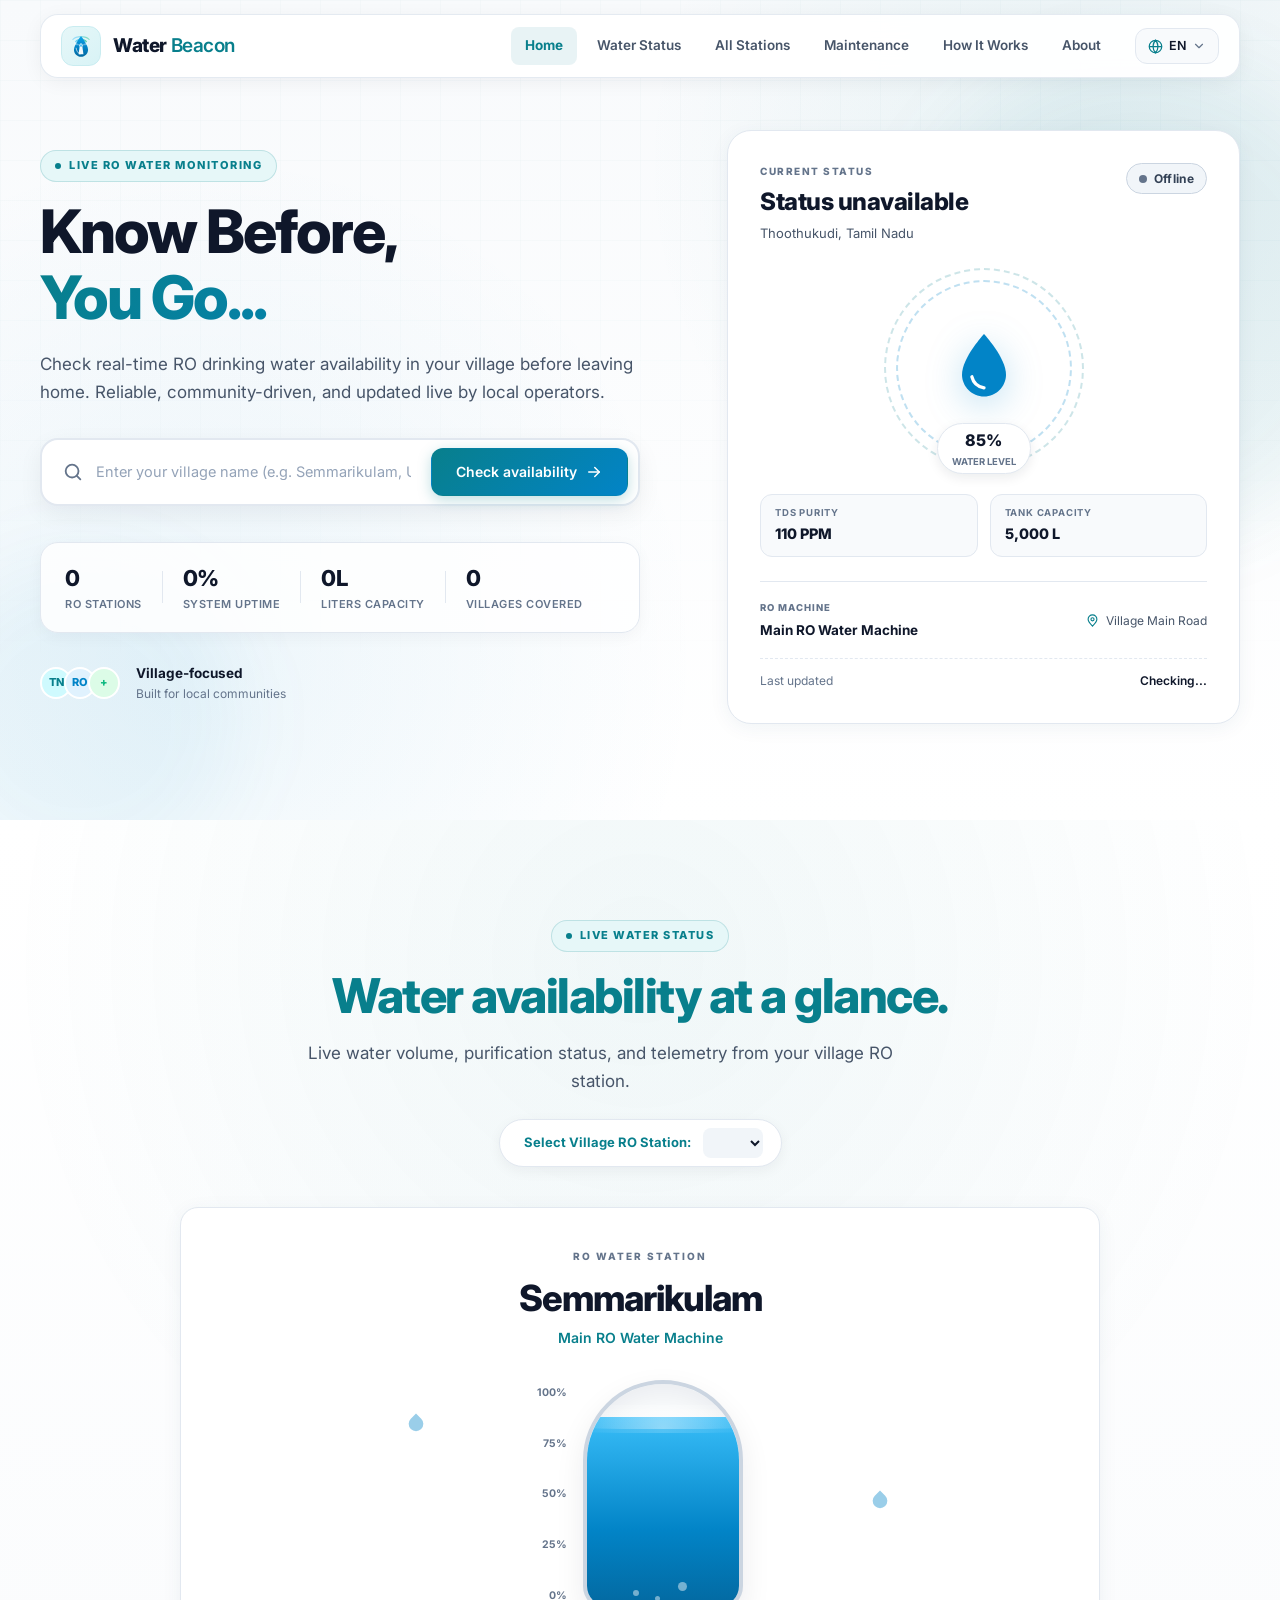
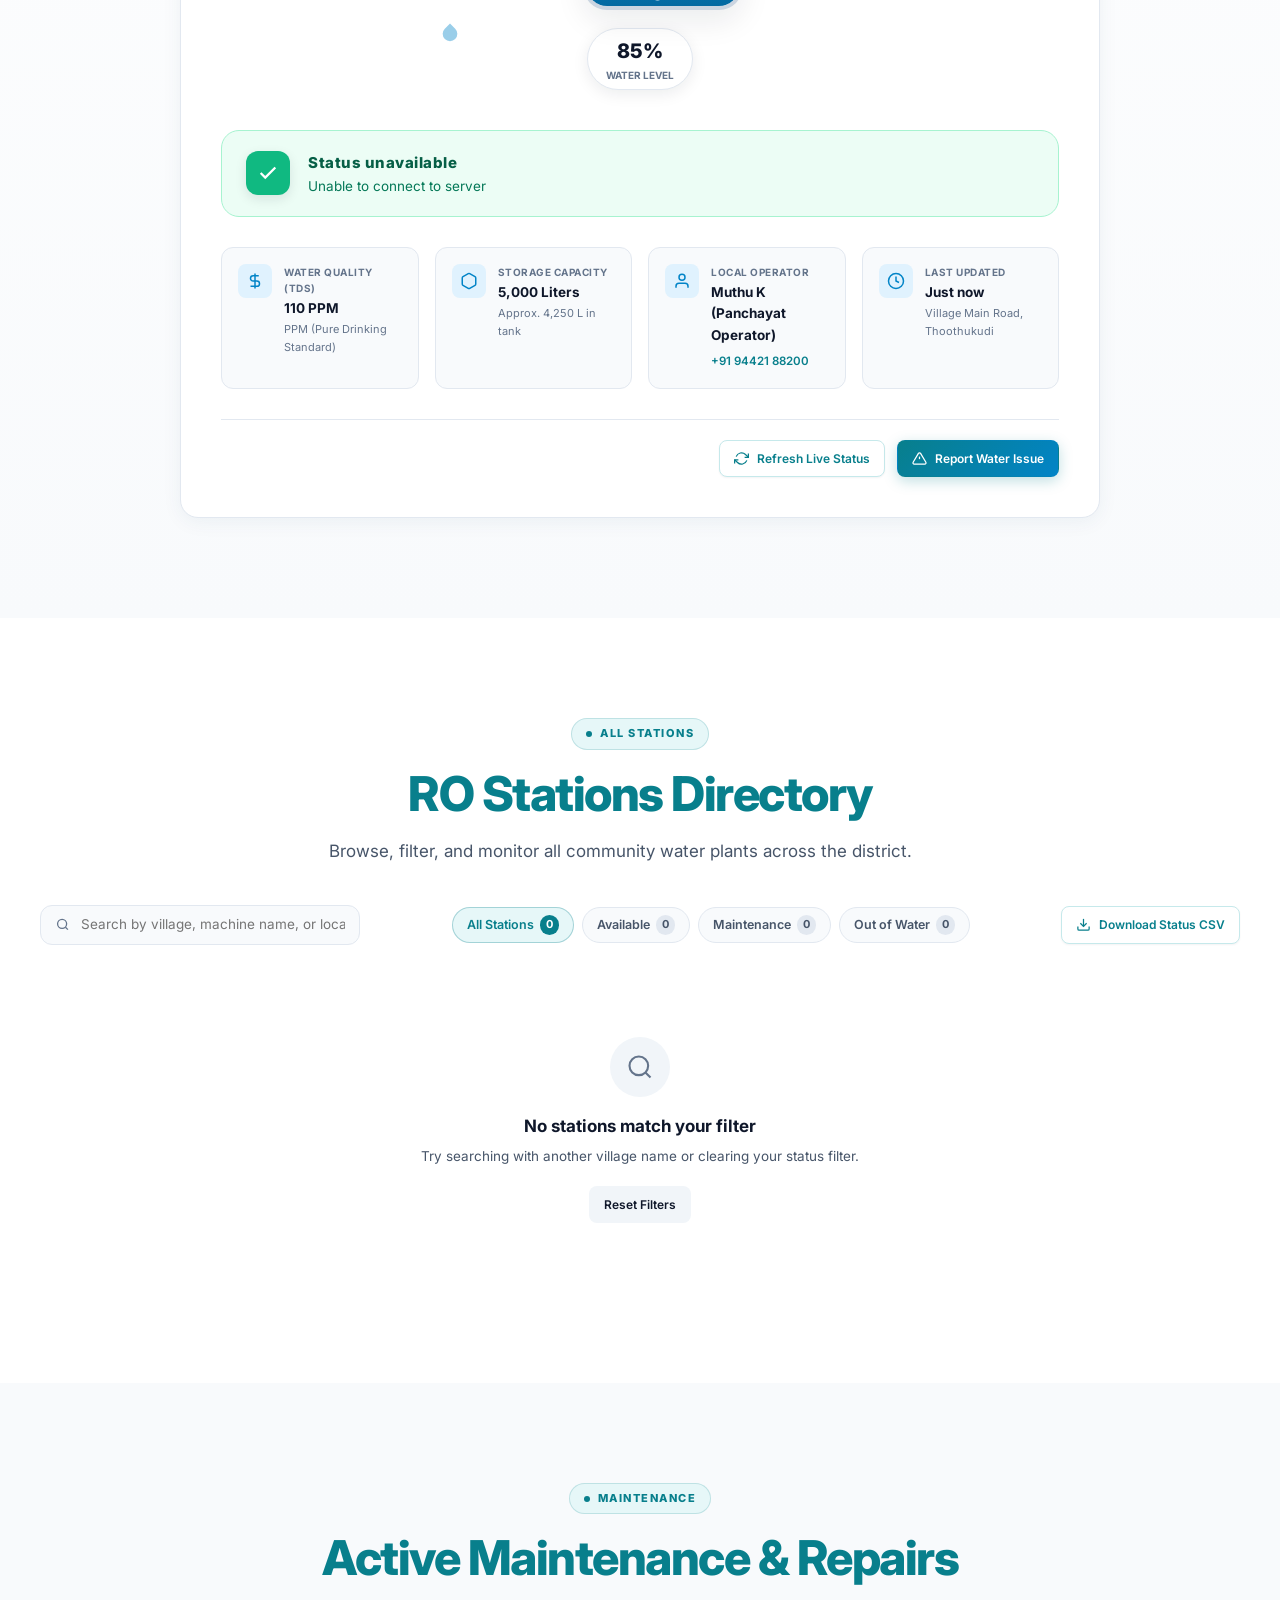
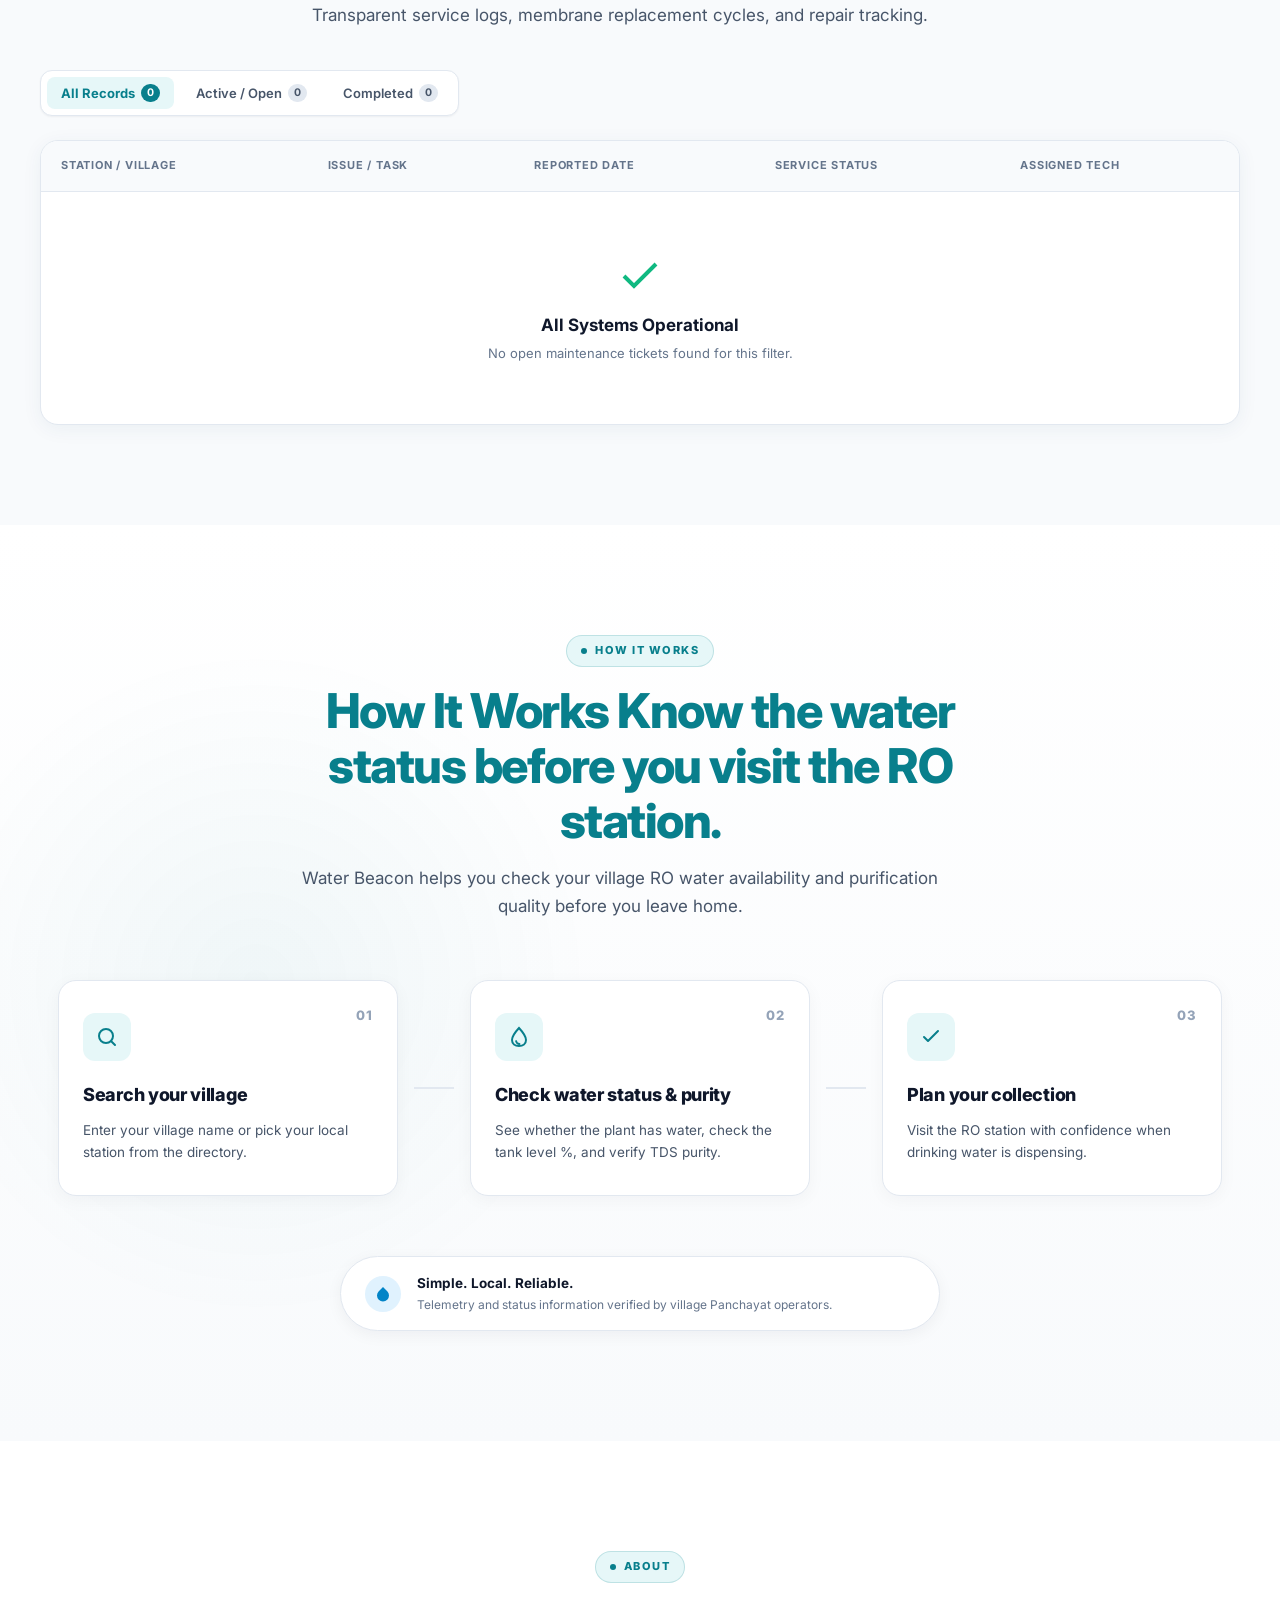
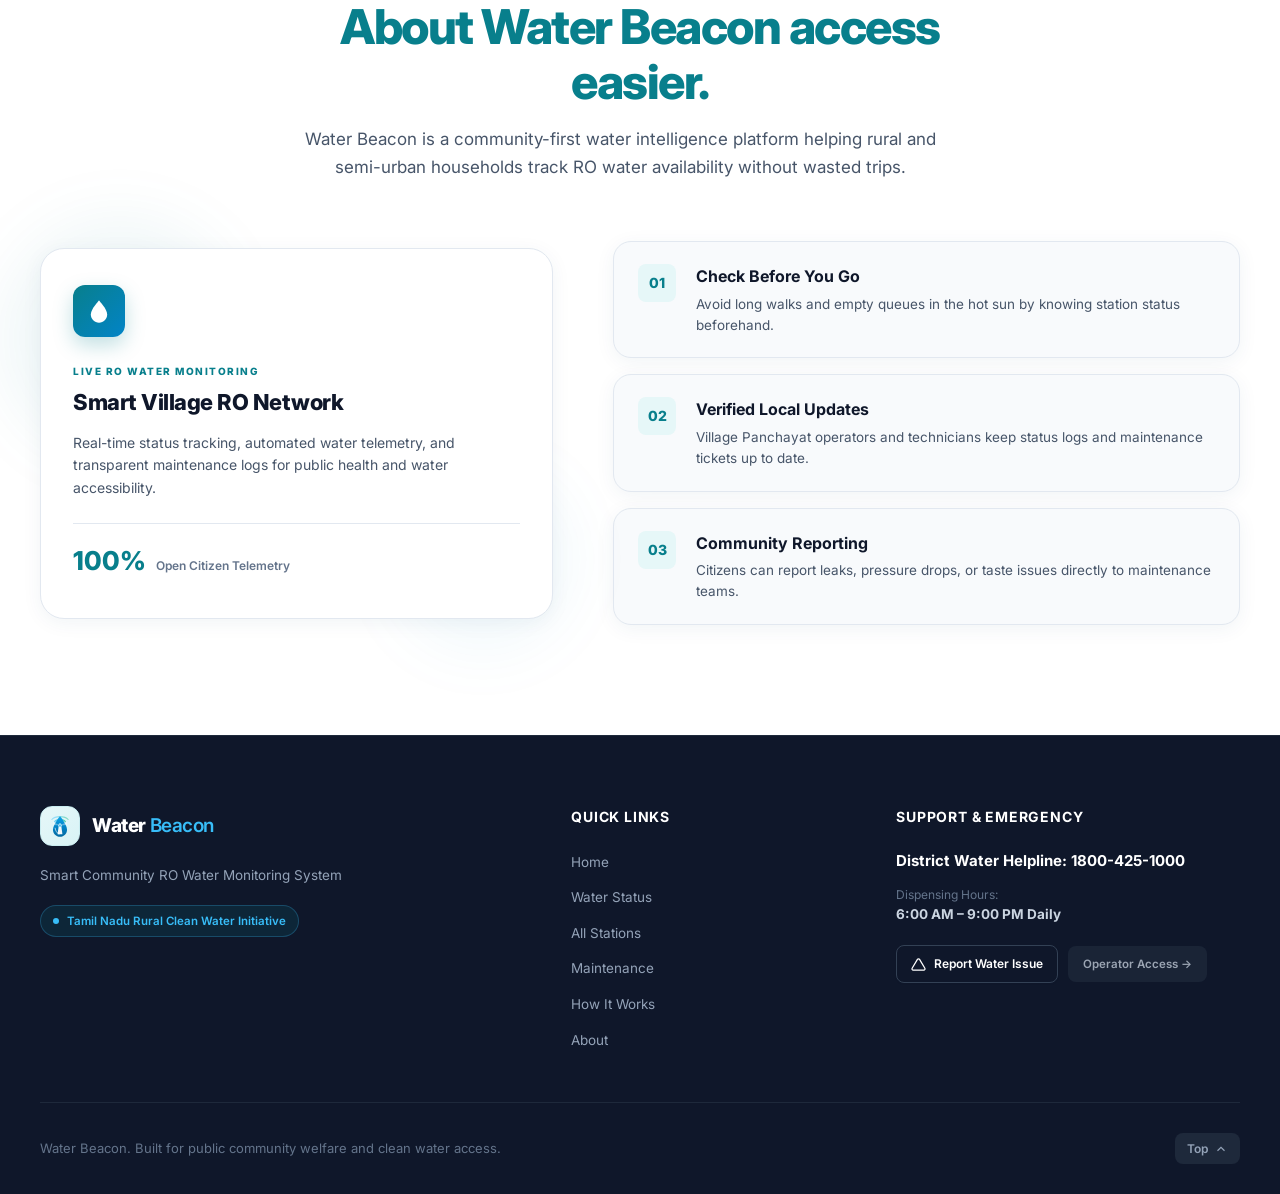
==== commit 06ca12e2: "feat(branding): integrate custom Water Beacon logo, favicon, and telemetry visual identity" ====
--- a/frontend/index.html
+++ b/frontend/index.html
@@ -7,6 +7,9 @@
     <meta name="theme-color" content="#087f8c">
 
     <title>Water Beacon | Smart Community RO Water Availability & Purity Monitoring</title>
+
+    <!-- Favicon -->
+    <link rel="icon" type="image/svg+xml" href="favicon.svg">
 
     <!-- Google Fonts: Inter -->
     <link rel="preconnect" href="https://fonts.googleapis.com">
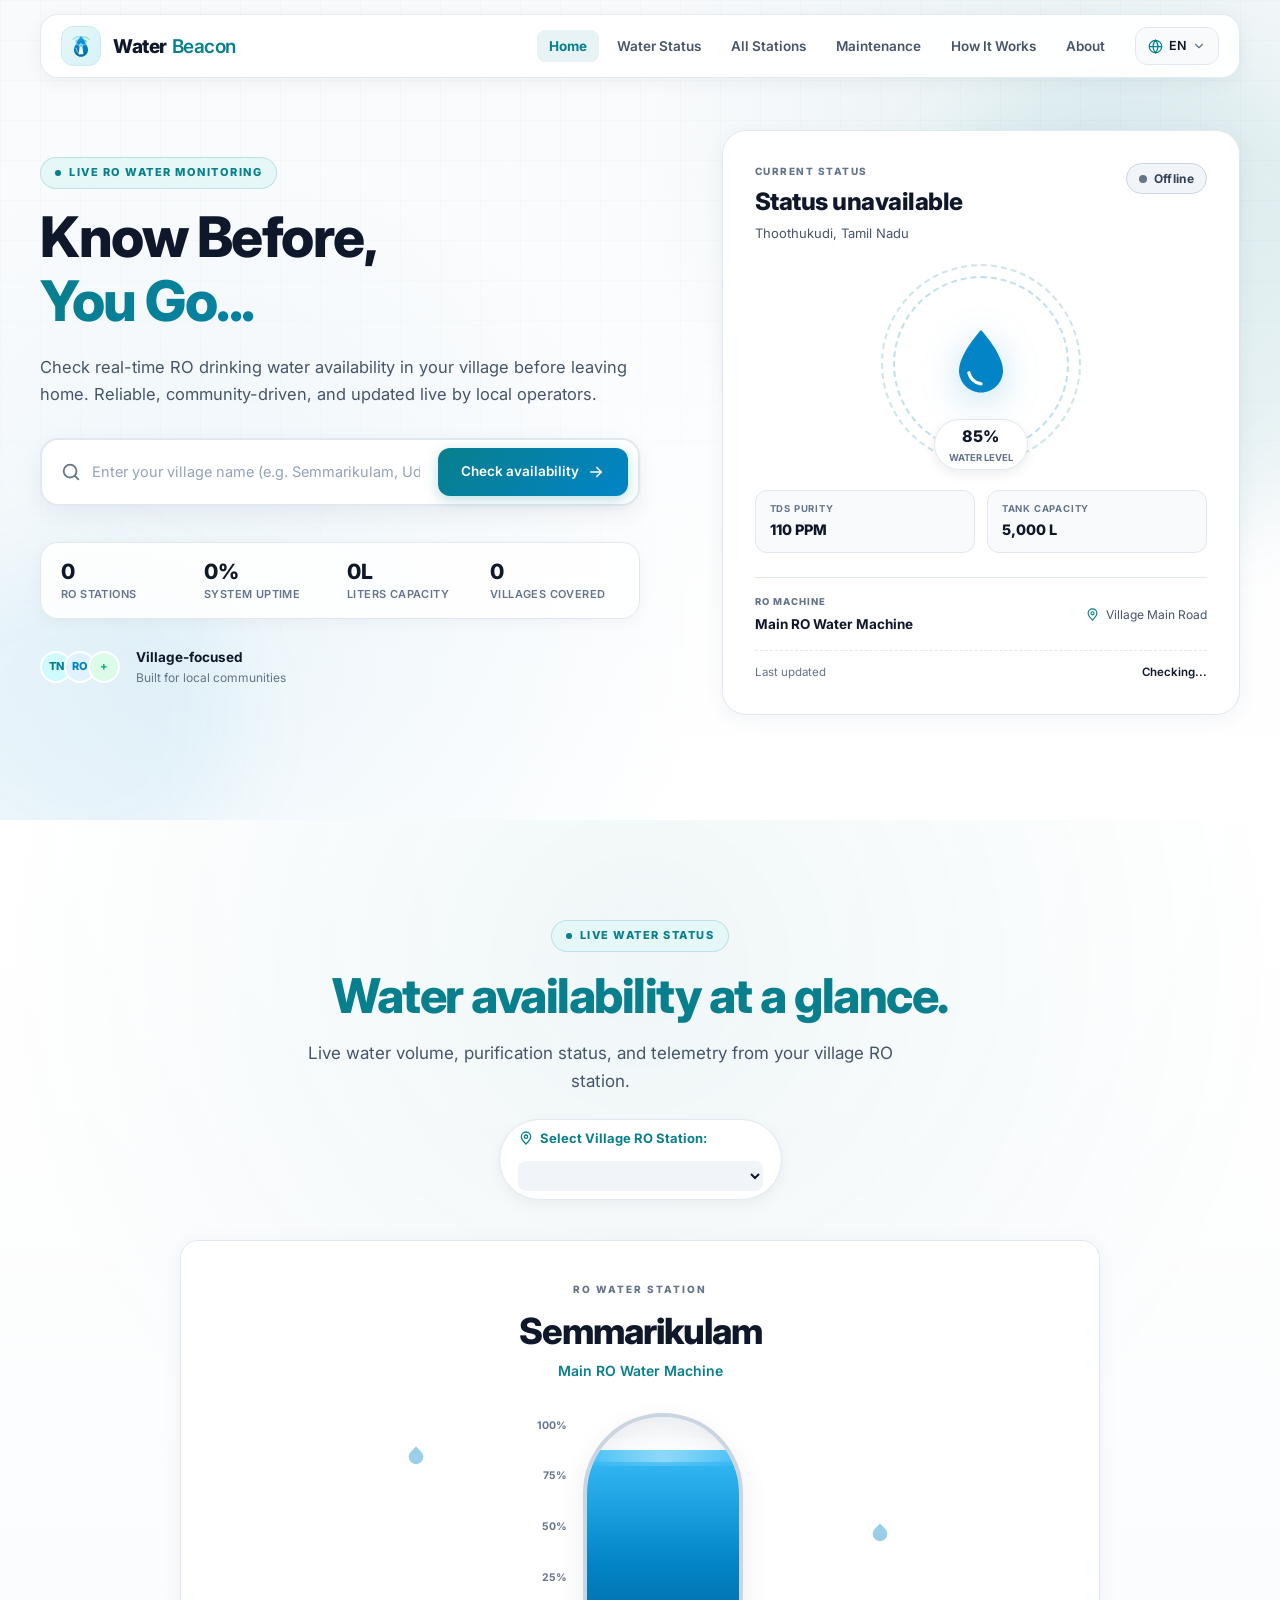
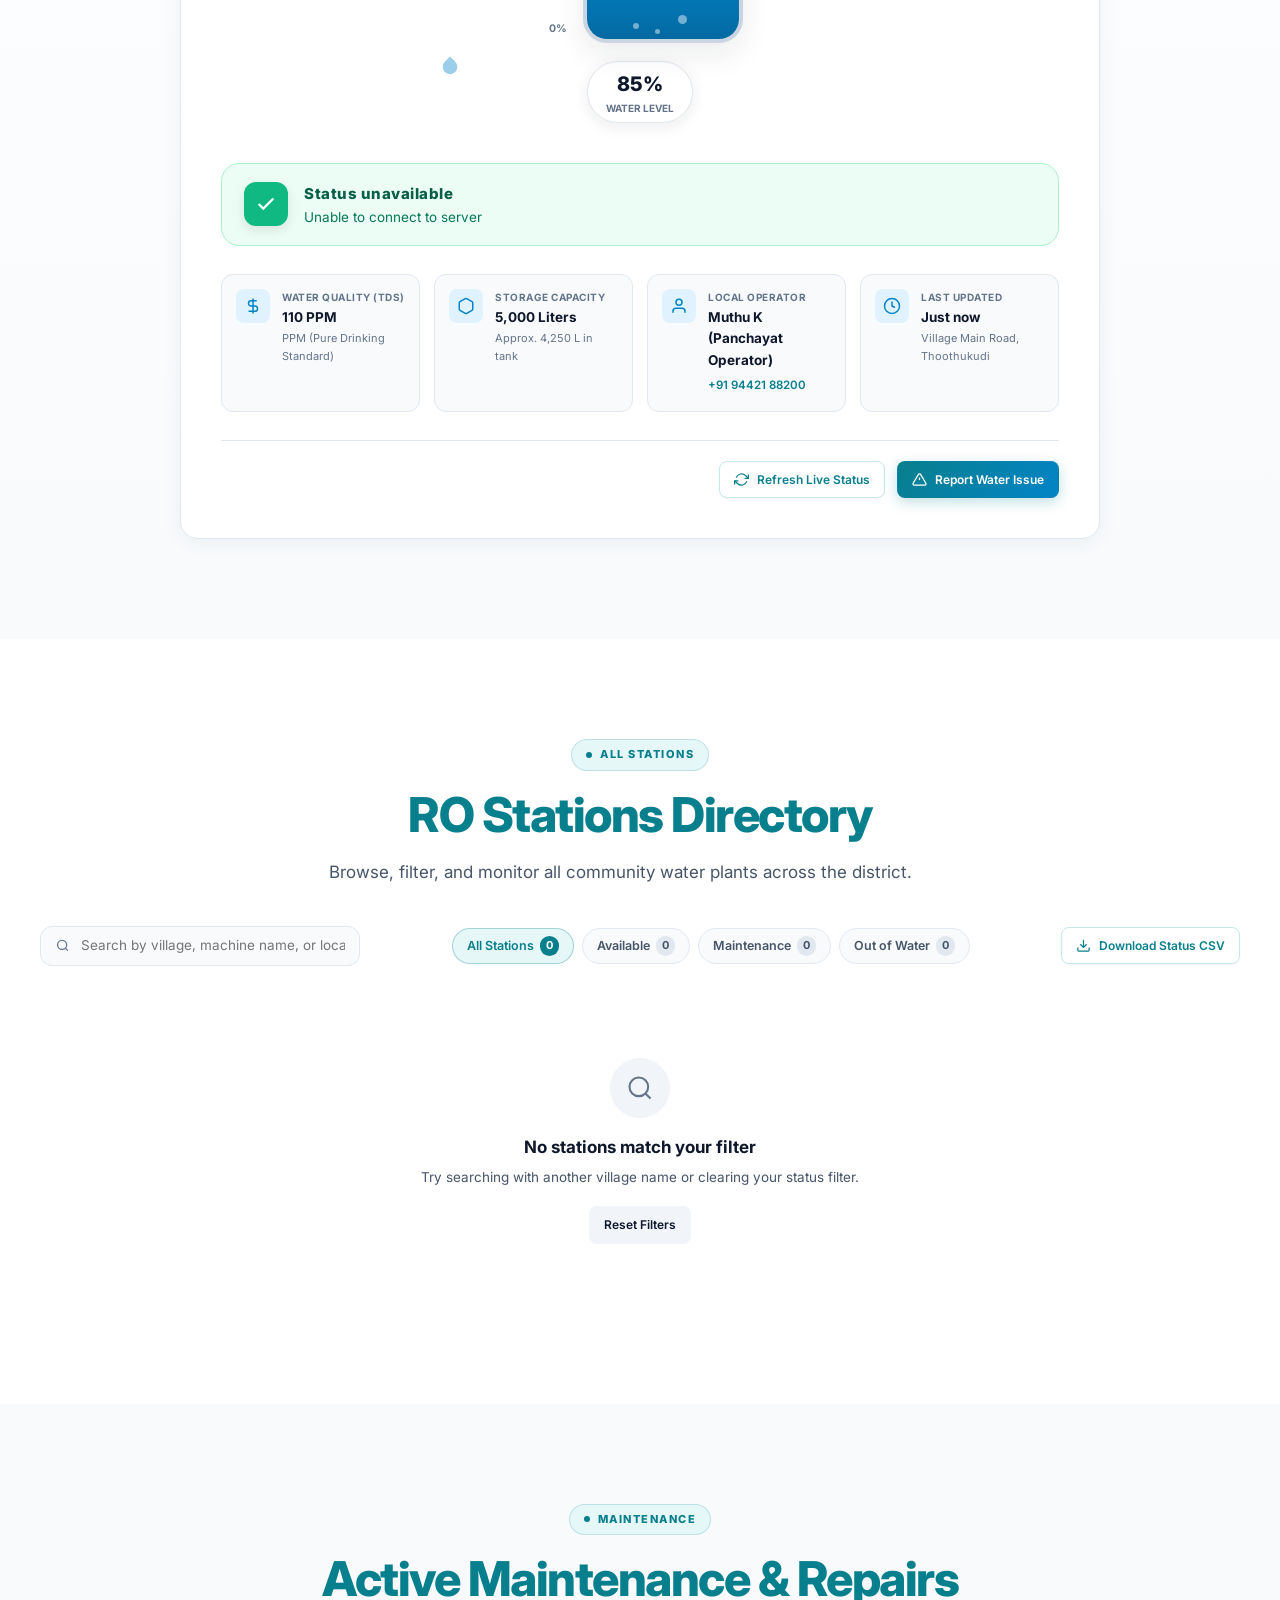
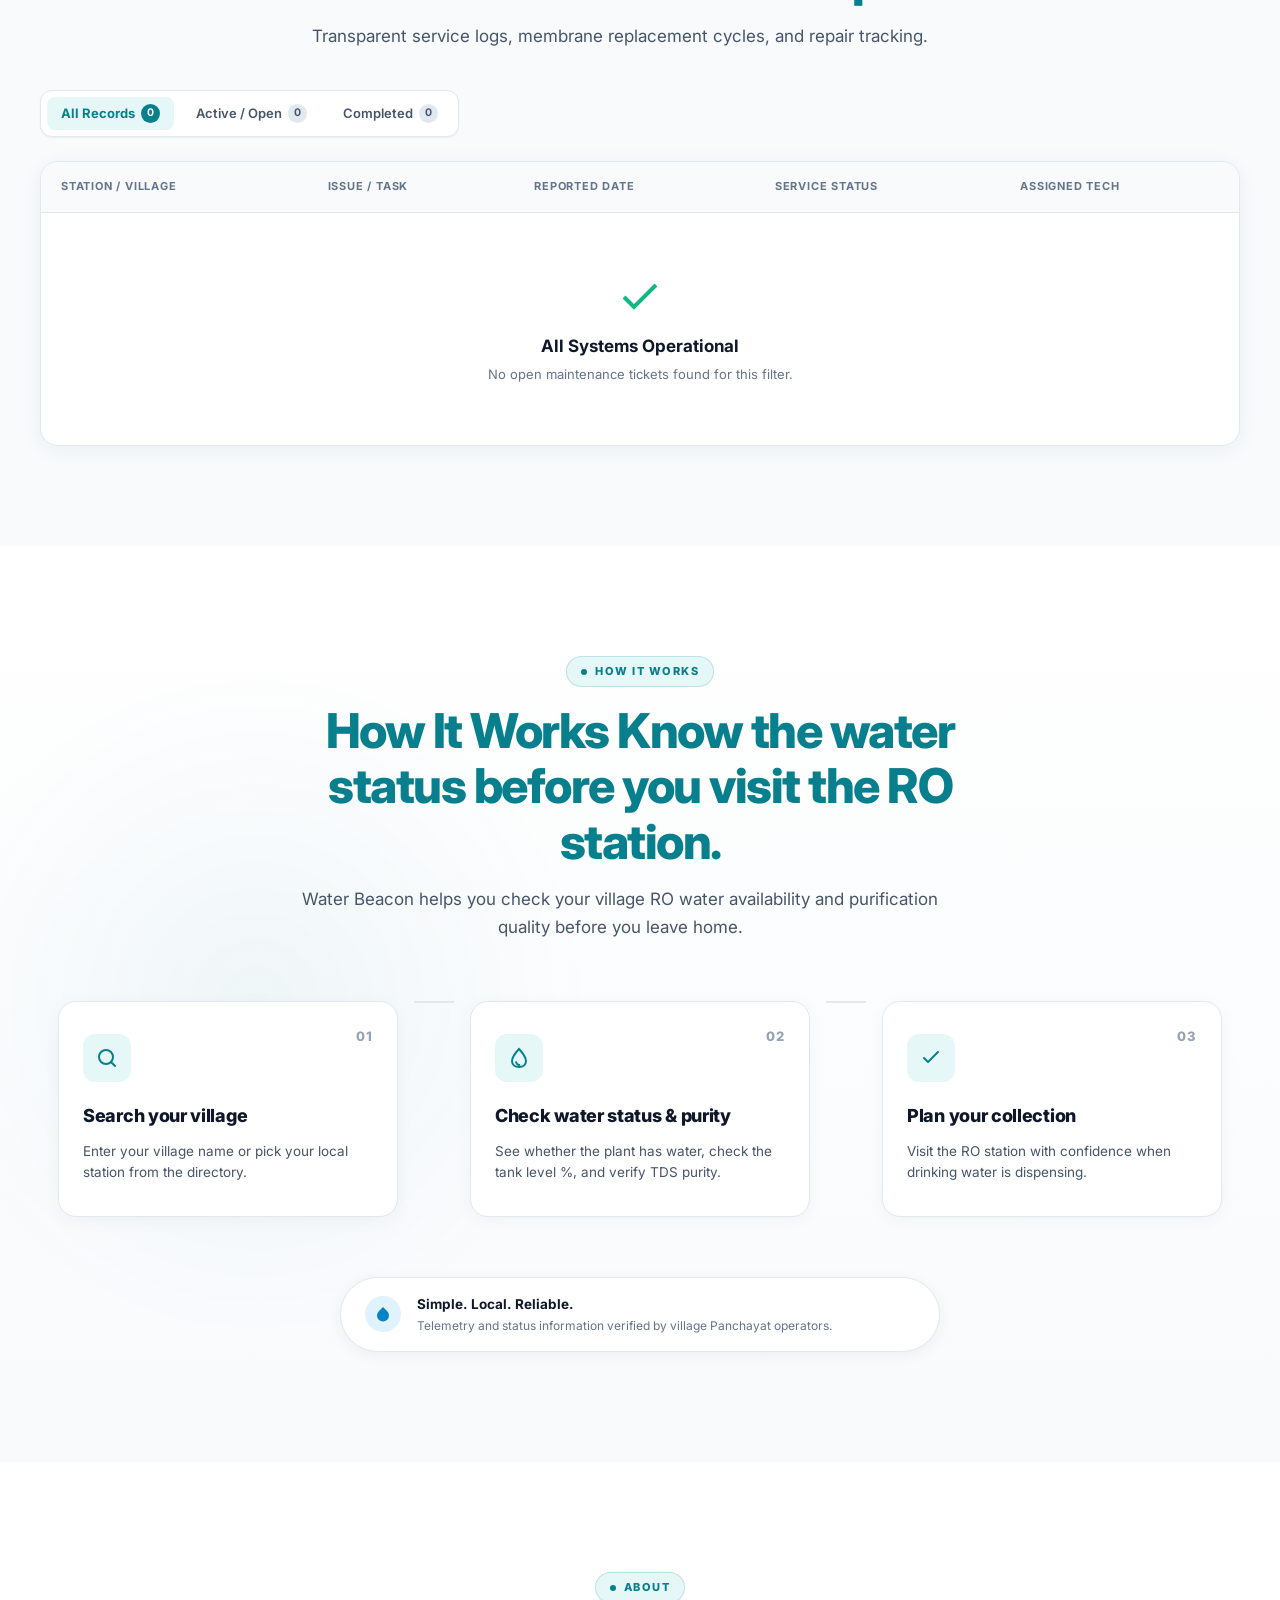
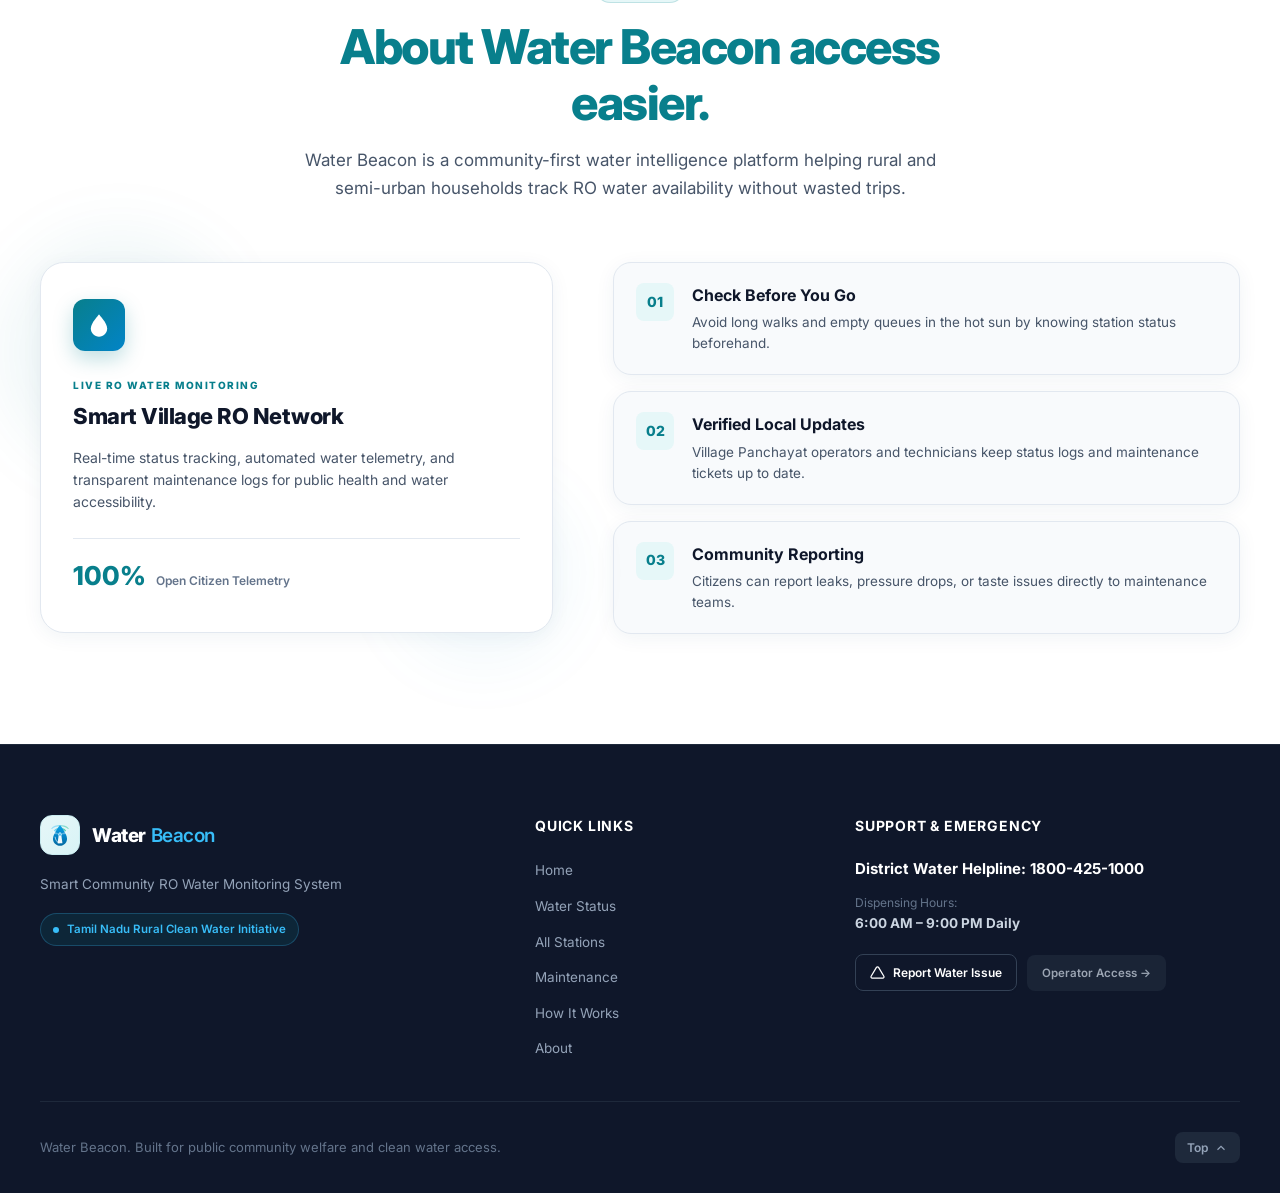
==== commit a10bbf72: "fix(layout): resolve Tamil typography wrapping and responsive alignment across all components" ====
--- a/frontend/index.html
+++ b/frontend/index.html
@@ -14,7 +14,7 @@
     <!-- Google Fonts: Inter -->
     <link rel="preconnect" href="https://fonts.googleapis.com">
     <link rel="preconnect" href="https://fonts.gstatic.com" crossorigin>
-    <link href="https://fonts.googleapis.com/css2?family=Inter:wght@400;500;600;700;800&display=swap" rel="stylesheet">
+    <link href="https://fonts.googleapis.com/css2?family=Inter:wght@400;500;600;700;800&family=Noto+Sans+Tamil:wght@400;500;600;700;800&display=swap" rel="stylesheet">
 
     <!-- Stylesheets -->
     <link rel="stylesheet" href="css/style.css">
--- a/frontend/css/style.css
+++ b/frontend/css/style.css
@@ -69,7 +69,8 @@
     --transition-slow: 0.4s cubic-bezier(0.4, 0, 0.2, 1);
 
     /* Fonts */
-    --font-sans: "Inter", -apple-system, BlinkMacSystemFont, "Segoe UI", Roboto, "Helvetica Neue", Arial, sans-serif;
+    --font-sans: "Inter", "Noto Sans Tamil", -apple-system, BlinkMacSystemFont, "Segoe UI", Roboto, "Helvetica Neue", Arial, sans-serif;
+    --font-tamil: "Noto Sans Tamil", "Inter", -apple-system, BlinkMacSystemFont, "Segoe UI", Roboto, sans-serif;
 }
 
 /* CSS Reset & Defaults */
@@ -94,6 +95,75 @@
     overflow-x: hidden;
     -webkit-font-smoothing: antialiased;
     -moz-osx-font-smoothing: grayscale;
+}
+
+/* ==========================================================================
+   TAMIL LANGUAGE TYPOGRAPHY & RESPONSIVE ALIGNMENT SYSTEM
+   ========================================================================== */
+html[lang="ta"],
+body.lang-ta,
+:lang(ta) {
+    font-family: var(--font-tamil);
+    line-height: 1.6;
+}
+
+/* Reset letter-spacing on Tamil text so character conjuncts and vowel marks never break */
+html[lang="ta"] h1,
+html[lang="ta"] h2,
+html[lang="ta"] h3,
+html[lang="ta"] h4,
+html[lang="ta"] h5,
+html[lang="ta"] h6,
+html[lang="ta"] .hero-headline,
+html[lang="ta"] .section-title,
+html[lang="ta"] .section-tag,
+html[lang="ta"] .status-badge,
+html[lang="ta"] .btn,
+html[lang="ta"] .stat-label,
+html[lang="ta"] .stat-number,
+html[lang="ta"] .brand-text,
+html[lang="ta"] .nav-links a,
+html[lang="ta"] .card-title-group h4,
+html[lang="ta"] .status-title,
+html[lang="ta"] .station-eyebrow,
+html[lang="ta"] .tel-label,
+html[lang="ta"] .footer-heading,
+html[lang="ta"] .metric-pill-label {
+    letter-spacing: 0 !important;
+}
+
+/* Tamil headings: appropriate line-height for ascenders and descenders */
+html[lang="ta"] h1,
+html[lang="ta"] h2,
+html[lang="ta"] h3,
+html[lang="ta"] .section-title {
+    line-height: 1.35;
+}
+
+/* Tamil general text wrapping */
+html[lang="ta"] p,
+html[lang="ta"] span,
+html[lang="ta"] a,
+html[lang="ta"] li,
+html[lang="ta"] button,
+html[lang="ta"] input,
+html[lang="ta"] select,
+html[lang="ta"] textarea,
+html[lang="ta"] label {
+    line-height: 1.55;
+    word-break: normal;
+    overflow-wrap: break-word;
+}
+
+/* Consistent Tamil button sizing */
+html[lang="ta"] .btn {
+    font-size: 13.5px;
+    padding: 10px 18px;
+}
+
+html[lang="ta"] .btn-sm {
+    font-size: 12.5px;
+    padding: 7px 14px;
 }
 
 img, svg {
@@ -179,6 +249,15 @@
     font-weight: 700;
     letter-spacing: 0.3px;
     transition: var(--transition-fast);
+    white-space: nowrap;
+    max-width: 100%;
+    flex-shrink: 0;
+}
+
+html[lang="ta"] .status-badge {
+    font-size: 11.5px;
+    padding: 4px 10px;
+    letter-spacing: 0;
 }
 
 .status-badge .indicator {
--- a/frontend/css/sections/navbar.css
+++ b/frontend/css/sections/navbar.css
@@ -1,5 +1,5 @@
 /* ==========================================================================
-   NAVBAR COMPONENT
+   NAVBAR COMPONENT - RESPONSIVE & BILINGUAL ALIGNED
    ========================================================================== */
 
 .navbar {
@@ -49,13 +49,15 @@
 .brand-icon {
     width: 40px;
     height: 40px;
-    display: grid;
-    place-items: center;
+    display: flex;
+    align-items: center;
+    justify-content: center;
     color: var(--accent-teal);
     background: linear-gradient(135deg, #e6f7f8 0%, #d8f3f6 100%);
     border: 1px solid #c9ecf0;
     border-radius: var(--radius-md);
     transition: transform var(--transition-fast);
+    flex-shrink: 0;
 }
 
 .brand:hover .brand-icon {
@@ -69,11 +71,12 @@
 
 .brand-text {
     display: flex;
-    align-items: baseline;
-    gap: 4px;
+    align-items: center; /* Vertically centered with brand-icon */
+    gap: 5px;
     font-size: 19px;
     letter-spacing: -0.5px;
     white-space: nowrap;
+    line-height: 1;
 }
 
 .brand-text strong {
@@ -91,18 +94,23 @@
     align-items: center;
     gap: 6px;
     margin-left: auto;
-    margin-right: 20px;
+    margin-right: 18px;
+    flex-shrink: 1;
 }
 
 .nav-links a {
     position: relative;
-    padding: 8px 14px;
+    padding: 8px 12px;
     color: var(--text-secondary);
     text-decoration: none;
     font-size: 13.5px;
     font-weight: 600;
     border-radius: var(--radius-sm);
     transition: var(--transition-fast);
+    white-space: nowrap; /* Prevents awkward multi-line text wrapping */
+    display: inline-flex;
+    align-items: center;
+    line-height: 1.2;
 }
 
 .nav-links a:hover {
@@ -116,35 +124,23 @@
     font-weight: 700;
 }
 
+/* Tamil-specific desktop nav adjustments for balanced spacing */
+html[lang="ta"] .nav-links {
+    gap: 4px;
+    margin-right: 12px;
+}
+
+html[lang="ta"] .nav-links a {
+    padding: 6px 9px;
+    font-size: 12.5px;
+    letter-spacing: 0 !important;
+}
+
 .nav-actions {
     display: flex;
     align-items: center;
-    gap: 12px;
-}
-
-/* Operator Quick Button */
-.nav-operator-btn {
-    display: inline-flex;
-    align-items: center;
-    gap: 7px;
-    padding: 7px 14px;
-    background: linear-gradient(135deg, #087f8c 0%, #0284c7 100%);
-    color: #ffffff;
-    font-size: 12.5px;
-    font-weight: 600;
-    border-radius: var(--radius-md);
-    box-shadow: 0 2px 8px rgba(8, 127, 140, 0.25);
-    transition: var(--transition-fast);
-}
-
-.nav-operator-btn:hover {
-    transform: translateY(-1px);
-    box-shadow: 0 4px 12px rgba(8, 127, 140, 0.35);
-}
-
-.nav-operator-btn svg {
-    width: 15px;
-    height: 15px;
+    gap: 10px;
+    flex-shrink: 0;
 }
 
 /* Language Dropdown */
@@ -153,17 +149,20 @@
 }
 
 .language-btn {
-    display: flex;
+    display: inline-flex;
     align-items: center;
     gap: 6px;
-    padding: 7px 12px;
+    padding: 6px 12px;
     background: #f8fafc;
     border: 1px solid var(--border-light);
     border-radius: var(--radius-md);
     color: var(--text-primary);
     font-size: 12.5px;
     font-weight: 600;
-    transition: var(--transition-fast);
+    height: 38px;
+    box-sizing: border-box;
+    transition: var(--transition-fast);
+    white-space: nowrap;
 }
 
 .language-btn:hover {
@@ -175,6 +174,7 @@
     width: 15px;
     height: 15px;
     color: var(--accent-teal);
+    flex-shrink: 0;
 }
 
 .language-btn .arrow-icon {
@@ -182,6 +182,7 @@
     height: 14px;
     color: var(--text-muted);
     transition: transform var(--transition-fast);
+    flex-shrink: 0;
 }
 
 .language-menu {
@@ -225,6 +226,8 @@
     font-size: 13px;
     color: var(--text-primary);
     transition: var(--transition-fast);
+    width: 100%;
+    text-align: left;
 }
 
 .lang-option:hover {
@@ -252,17 +255,81 @@
     gap: 5px;
     border-radius: var(--radius-sm);
     color: var(--text-primary);
+    background: #f8fafc;
+    border: 1px solid var(--border-light);
+    transition: var(--transition-fast);
+    cursor: pointer;
+}
+
+.mobile-menu-btn:hover {
+    background: #f1f5f9;
 }
 
 .mobile-menu-btn span {
-    width: 20px;
+    width: 18px;
     height: 2px;
     background: currentColor;
     border-radius: 2px;
     transition: var(--transition-fast);
 }
 
-/* Mobile Responsive */
+/* ==========================================================================
+   RESPONSIVE BREAKPOINTS & CLEAN MOBILE DRAWER
+   ========================================================================== */
+
+@media (max-width: 1140px) {
+    .nav-container {
+        padding: 0 14px;
+    }
+    .nav-links a {
+        padding: 7px 9px;
+        font-size: 13px;
+    }
+    html[lang="ta"] .nav-links a {
+        padding: 6px 7px;
+        font-size: 12px;
+    }
+}
+
+/* Tamil Mobile Drawer trigger at 1040px to prevent link squeezing */
+@media (max-width: 1040px) {
+    html[lang="ta"] .nav-links {
+        position: fixed;
+        top: 86px;
+        left: 16px;
+        right: 16px;
+        background: #ffffff;
+        border: 1px solid var(--border-light);
+        border-radius: var(--radius-lg);
+        box-shadow: 0 16px 36px rgba(15, 23, 42, 0.15);
+        flex-direction: column;
+        align-items: stretch;
+        padding: 16px;
+        gap: 8px;
+        margin: 0;
+        display: none;
+        max-height: calc(100vh - 110px);
+        overflow-y: auto;
+        z-index: 1001;
+    }
+
+    html[lang="ta"] .nav-links.mobile-open {
+        display: flex;
+        animation: fadeInMenu 0.2s ease-out;
+    }
+
+    html[lang="ta"] .nav-links a {
+        padding: 12px 16px;
+        font-size: 14.5px;
+        border-radius: var(--radius-md);
+    }
+
+    html[lang="ta"] .mobile-menu-btn {
+        display: flex;
+    }
+}
+
+/* Standard Mobile Drawer at 992px */
 @media (max-width: 992px) {
     .nav-links {
         position: fixed;
@@ -276,9 +343,12 @@
         flex-direction: column;
         align-items: stretch;
         padding: 16px;
-        gap: 6px;
+        gap: 8px;
         margin: 0;
         display: none;
+        max-height: calc(100vh - 110px);
+        overflow-y: auto;
+        z-index: 1001;
     }
 
     .nav-links.mobile-open {
@@ -286,16 +356,41 @@
         animation: fadeInMenu 0.2s ease-out;
     }
 
+    .nav-links a {
+        padding: 12px 16px;
+        font-size: 14.5px;
+        border-radius: var(--radius-md);
+    }
+
     .mobile-menu-btn {
         display: flex;
     }
 }
 
-@media (max-width: 540px) {
-    .nav-operator-btn span {
-        display: none;
-    }
-    .nav-operator-btn {
-        padding: 8px;
-    }
-}
+@media (max-width: 480px) {
+    .nav-container {
+        width: calc(100% - 20px);
+        padding: 0 12px;
+        height: 58px;
+    }
+    .brand-text {
+        font-size: 17px;
+    }
+    .brand-icon {
+        width: 36px;
+        height: 36px;
+    }
+    .brand-icon svg {
+        width: 22px;
+        height: 22px;
+    }
+    .language-btn {
+        padding: 5px 8px;
+        font-size: 11.5px;
+        height: 34px;
+    }
+    .mobile-menu-btn {
+        width: 34px;
+        height: 34px;
+    }
+}
--- a/frontend/css/sections/hero.css
+++ b/frontend/css/sections/hero.css
@@ -59,7 +59,7 @@
     display: grid;
     grid-template-columns: 1.1fr 0.9fr;
     align-items: center;
-    gap: 60px;
+    gap: 48px;
 }
 
 .hero-content {
@@ -69,10 +69,12 @@
 .hero-headline {
     margin: 0 0 20px;
     color: #0f172a;
-    font-size: clamp(38px, 5.5vw, 60px);
-    font-weight: 800;
-    line-height: 1.1;
-    letter-spacing: -2px;
+    font-size: clamp(34px, 4.8vw, 56px);
+    font-weight: 800;
+    line-height: 1.15;
+    letter-spacing: -1.5px;
+    word-break: keep-all;
+    overflow-wrap: break-word;
 }
 
 .hero-highlight {
@@ -83,11 +85,23 @@
     -webkit-text-fill-color: transparent;
 }
 
+html[lang="ta"] .hero-headline {
+    font-size: clamp(26px, 3.8vw, 44px);
+    line-height: 1.35;
+    letter-spacing: 0 !important;
+}
+
 .hero-description {
     color: var(--text-secondary);
-    font-size: clamp(15px, 2vw, 17px);
+    font-size: clamp(14.5px, 1.8vw, 16.5px);
     line-height: 1.65;
-    margin-bottom: 32px;
+    margin-bottom: 30px;
+}
+
+html[lang="ta"] .hero-description {
+    font-size: clamp(14px, 1.6vw, 15.5px);
+    line-height: 1.7;
+    letter-spacing: 0;
 }
 
 /* Search Wrapper & Autocomplete */
@@ -117,9 +131,20 @@
 .search-input-box {
     display: flex;
     align-items: center;
-    gap: 12px;
+    gap: 10px;
     flex: 1;
-    padding: 4px 10px;
+    min-width: 0;
+    padding: 4px 8px;
+}
+
+.search-input-box input {
+    width: 100%;
+    min-width: 0;
+    border: none;
+    outline: none;
+    font-size: 14px;
+    color: var(--text-primary);
+    background: transparent;
 }
 
 .search-icon {
@@ -163,8 +188,16 @@
 }
 
 .search-submit-btn {
-    padding: 12px 24px;
-    font-size: 14px;
+    padding: 12px 22px;
+    font-size: 13.5px;
+    white-space: nowrap;
+    flex-shrink: 0;
+}
+
+html[lang="ta"] .search-submit-btn {
+    padding: 12px 18px;
+    font-size: 13px;
+    letter-spacing: 0;
 }
 
 /* Suggestions Dropdown */
@@ -212,29 +245,33 @@
     color: var(--text-muted);
 }
 
-/* Stats Row */
+/* Stats Row - Clean Grid Layout */
 .hero-stats-row {
-    display: flex;
-    align-items: center;
-    gap: 20px;
-    padding: 18px 24px;
-    background: rgba(255, 255, 255, 0.85);
+    display: grid;
+    grid-template-columns: repeat(4, 1fr);
+    align-items: center;
+    gap: 14px;
+    padding: 16px 20px;
+    background: rgba(255, 255, 255, 0.88);
     border: 1px solid var(--border-light);
     border-radius: var(--radius-lg);
     box-shadow: 0 4px 16px rgba(15, 23, 42, 0.04);
-    margin-bottom: 30px;
+    margin-bottom: 28px;
 }
 
 .stat-item {
     display: flex;
     flex-direction: column;
+    min-width: 0;
+    overflow: hidden;
 }
 
 .stat-number {
-    font-size: 22px;
+    font-size: 21px;
     font-weight: 800;
     color: #0f172a;
     letter-spacing: -0.5px;
+    line-height: 1.2;
 }
 
 .stat-label {
@@ -242,13 +279,21 @@
     font-weight: 600;
     color: var(--text-muted);
     text-transform: uppercase;
-    letter-spacing: 0.5px;
+    letter-spacing: 0.4px;
+    margin-top: 3px;
+    line-height: 1.35;
+    overflow-wrap: break-word;
+}
+
+html[lang="ta"] .stat-label {
+    font-size: 10.5px;
+    letter-spacing: 0 !important;
+    text-transform: none;
+    line-height: 1.4;
 }
 
 .stat-divider {
-    width: 1px;
-    height: 32px;
-    background: var(--border-light);
+    display: none;
 }
 
 /* Trust Avatars */
@@ -316,8 +361,14 @@
     display: flex;
     align-items: flex-start;
     justify-content: space-between;
-    gap: 16px;
-    margin-bottom: 24px;
+    gap: 14px;
+    margin-bottom: 20px;
+    flex-wrap: wrap;
+}
+
+.dashboard-top > div:first-child {
+    min-width: 0;
+    flex: 1 1 180px;
 }
 
 .dashboard-label {
@@ -456,13 +507,14 @@
 
 /* Machine Info */
 .machine-info {
-    padding-top: 18px;
+    padding-top: 16px;
     border-top: 1px solid var(--border-light);
     display: flex;
     align-items: center;
     justify-content: space-between;
-    gap: 16px;
-    margin-bottom: 16px;
+    gap: 12px;
+    margin-bottom: 14px;
+    flex-wrap: wrap;
 }
 
 .machine-sublabel {
@@ -498,10 +550,12 @@
     display: flex;
     align-items: center;
     justify-content: space-between;
-    font-size: 12px;
+    font-size: 11.5px;
     color: var(--text-muted);
     padding-top: 12px;
     border-top: 1px dashed var(--border-light);
+    flex-wrap: wrap;
+    gap: 8px;
 }
 
 .dashboard-footer strong {
@@ -511,31 +565,47 @@
 
 /* Responsive */
 @media (max-width: 992px) {
+    .hero {
+        padding: 110px 0 60px;
+        min-height: auto;
+    }
     .hero-container {
         grid-template-columns: 1fr;
-        gap: 48px;
+        gap: 40px;
     }
     .hero-content {
         max-width: none;
     }
-}
-
-@media (max-width: 580px) {
+    .dashboard-card {
+        max-width: 520px;
+        margin: 0 auto;
+    }
+}
+
+@media (max-width: 720px) {
+    .hero-stats-row {
+        grid-template-columns: repeat(2, 1fr);
+        gap: 16px;
+        padding: 16px;
+    }
+}
+
+@media (max-width: 640px) {
     .hero-search {
         flex-direction: column;
         align-items: stretch;
+        padding: 10px;
+        gap: 10px;
     }
     .search-submit-btn {
         width: 100%;
-    }
+        justify-content: center;
+    }
+}
+
+@media (max-width: 380px) {
     .hero-stats-row {
-        flex-wrap: wrap;
+        grid-template-columns: 1fr;
         gap: 12px;
     }
-    .stat-divider {
-        display: none;
-    }
-    .stat-item {
-        width: 45%;
-    }
-}
+}
--- a/frontend/css/sections/status.css
+++ b/frontend/css/sections/status.css
@@ -27,6 +27,8 @@
     border: 1px solid var(--border-light);
     border-radius: var(--radius-pill);
     box-shadow: 0 4px 14px rgba(15, 23, 42, 0.05);
+    max-width: 100%;
+    flex-wrap: wrap;
 }
 
 .station-selector-box label {
@@ -245,11 +247,31 @@
 .status-result {
     display: flex;
     align-items: center;
-    gap: 18px;
-    padding: 20px 24px;
+    gap: 16px;
+    padding: 18px 22px;
     border-radius: var(--radius-lg);
-    margin-bottom: 30px;
+    margin-bottom: 28px;
     transition: var(--transition-base);
+}
+
+.status-icon {
+    flex-shrink: 0;
+}
+
+.status-text-content {
+    display: flex;
+    flex-direction: column;
+    min-width: 0;
+    flex: 1;
+}
+
+html[lang="ta"] .status-title {
+    letter-spacing: 0 !important;
+    font-size: 14.5px;
+}
+
+html[lang="ta"] .status-text-content p {
+    line-height: 1.55;
 }
 
 .status-result.available {
@@ -363,19 +385,33 @@
 .station-details-grid {
     display: grid;
     grid-template-columns: repeat(4, 1fr);
-    gap: 16px;
-    margin-bottom: 30px;
+    gap: 14px;
+    margin-bottom: 28px;
 }
 
 .telemetry-card {
     background: #f8fafc;
     border: 1px solid var(--border-light);
     border-radius: var(--radius-md);
-    padding: 16px;
+    padding: 14px;
     display: flex;
     align-items: flex-start;
     gap: 12px;
     transition: var(--transition-fast);
+    min-width: 0;
+    overflow: hidden;
+}
+
+.telemetry-card > div:last-child {
+    min-width: 0;
+    flex: 1;
+    overflow: hidden;
+}
+
+html[lang="ta"] .tel-label {
+    letter-spacing: 0 !important;
+    text-transform: none;
+    font-size: 10.5px;
 }
 
 .telemetry-card:hover {
@@ -448,13 +484,14 @@
 }
 
 /* Responsive */
-@media (max-width: 900px) {
+@media (max-width: 960px) {
     .station-details-grid {
-        grid-template-columns: 1fr 1fr;
-    }
-}
-
-@media (max-width: 600px) {
+        grid-template-columns: repeat(2, 1fr);
+        gap: 12px;
+    }
+}
+
+@media (max-width: 640px) {
     .water-station {
         padding: 24px 16px;
     }
@@ -462,14 +499,18 @@
         grid-template-columns: 1fr;
     }
     .station-actions-bar {
-        justify-content: stretch;
+        flex-direction: column;
+        align-items: stretch;
     }
     .station-actions-bar button {
         width: 100%;
+        justify-content: center;
     }
     .station-selector-box {
         flex-direction: column;
+        align-items: stretch;
         border-radius: var(--radius-md);
+        padding: 14px;
         width: 100%;
     }
     .station-select-dropdown {
--- a/frontend/css/sections/stations.css
+++ b/frontend/css/sections/stations.css
@@ -119,6 +119,8 @@
     justify-content: space-between;
     box-shadow: 0 4px 16px rgba(15, 23, 42, 0.04);
     transition: var(--transition-base);
+    height: 100%;
+    min-width: 0;
 }
 
 .station-card:hover {
@@ -131,16 +133,28 @@
     display: flex;
     align-items: flex-start;
     justify-content: space-between;
-    gap: 12px;
+    gap: 10px;
     margin-bottom: 12px;
+    flex-wrap: wrap;
+}
+
+.card-title-group {
+    min-width: 0;
+    flex: 1 1 140px;
 }
 
 .card-title-group h4 {
-    font-size: 18px;
+    font-size: 17.5px;
     font-weight: 800;
     color: #0f172a;
     letter-spacing: -0.3px;
     margin-bottom: 2px;
+    overflow-wrap: break-word;
+}
+
+html[lang="ta"] .card-title-group h4 {
+    letter-spacing: 0 !important;
+    line-height: 1.35;
 }
 
 .card-title-group span {
@@ -218,6 +232,7 @@
     gap: 8px;
     padding-top: 14px;
     border-top: 1px solid var(--border-light);
+    margin-top: auto; /* Aligns all buttons at the bottom of the card row */
 }
 
 .btn-select-station {
@@ -264,12 +279,21 @@
     .stations-toolbar {
         flex-direction: column;
         align-items: stretch;
+        gap: 14px;
     }
     .stations-search-box {
         width: 100%;
     }
     .filter-chips-group {
-        overflow-x: auto;
+        display: flex;
+        flex-wrap: wrap;
+        gap: 8px;
         padding-bottom: 4px;
     }
 }
+
+@media (max-width: 600px) {
+    .stations-grid {
+        grid-template-columns: 1fr;
+    }
+}
--- a/frontend/css/sections/maintenance.css
+++ b/frontend/css/sections/maintenance.css
@@ -80,13 +80,20 @@
 .table-responsive {
     width: 100%;
     overflow-x: auto;
+    -webkit-overflow-scrolling: touch;
 }
 
 .maintenance-table {
     width: 100%;
+    min-width: 680px;
     border-collapse: collapse;
     text-align: left;
     font-size: 13.5px;
+}
+
+html[lang="ta"] .maintenance-table th {
+    letter-spacing: 0 !important;
+    font-size: 11.5px;
 }
 
 .maintenance-table th {
--- a/frontend/css/sections/how-it-works.css
+++ b/frontend/css/sections/how-it-works.css
@@ -19,7 +19,7 @@
 
 .steps-container {
     display: flex;
-    align-items: center;
+    align-items: stretch; /* Aligns all cards to equal height */
     justify-content: center;
     gap: 16px;
     margin-bottom: 60px;
@@ -34,6 +34,9 @@
     border: 1px solid var(--border-light);
     box-shadow: 0 4px 18px rgba(15, 23, 42, 0.04);
     position: relative;
+    display: flex;
+    flex-direction: column;
+    min-width: 0;
     transition: var(--transition-base);
 }
 
--- a/frontend/css/sections/about.css
+++ b/frontend/css/sections/about.css
@@ -131,12 +131,18 @@
 .about-feature-card {
     display: flex;
     align-items: flex-start;
-    gap: 20px;
-    padding: 22px 24px;
+    gap: 18px;
+    padding: 20px 22px;
     background: #f8fafc;
     border-radius: var(--radius-lg);
     border: 1px solid var(--border-light);
     transition: var(--transition-fast);
+    min-width: 0;
+}
+
+.about-feature-card > div:last-child {
+    min-width: 0;
+    flex: 1;
 }
 
 .about-feature-card:hover {
@@ -173,9 +179,9 @@
 }
 
 /* Responsive */
-@media (max-width: 900px) {
+@media (max-width: 960px) {
     .about-content {
         grid-template-columns: 1fr;
-        gap: 40px;
+        gap: 36px;
     }
 }
--- a/frontend/css/sections/footer.css
+++ b/frontend/css/sections/footer.css
@@ -11,9 +11,9 @@
 
 .footer-top {
     display: grid;
-    grid-template-columns: 1.4fr 0.8fr 1fr;
-    gap: 50px;
-    margin-bottom: 50px;
+    grid-template-columns: 1.3fr 0.8fr 1.1fr;
+    gap: 40px;
+    margin-bottom: 40px;
 }
 
 .footer-brand .brand-text strong {
@@ -167,9 +167,9 @@
 }
 
 /* Responsive */
-@media (max-width: 900px) {
+@media (max-width: 960px) {
     .footer-top {
         grid-template-columns: 1fr;
-        gap: 36px;
+        gap: 32px;
     }
 }
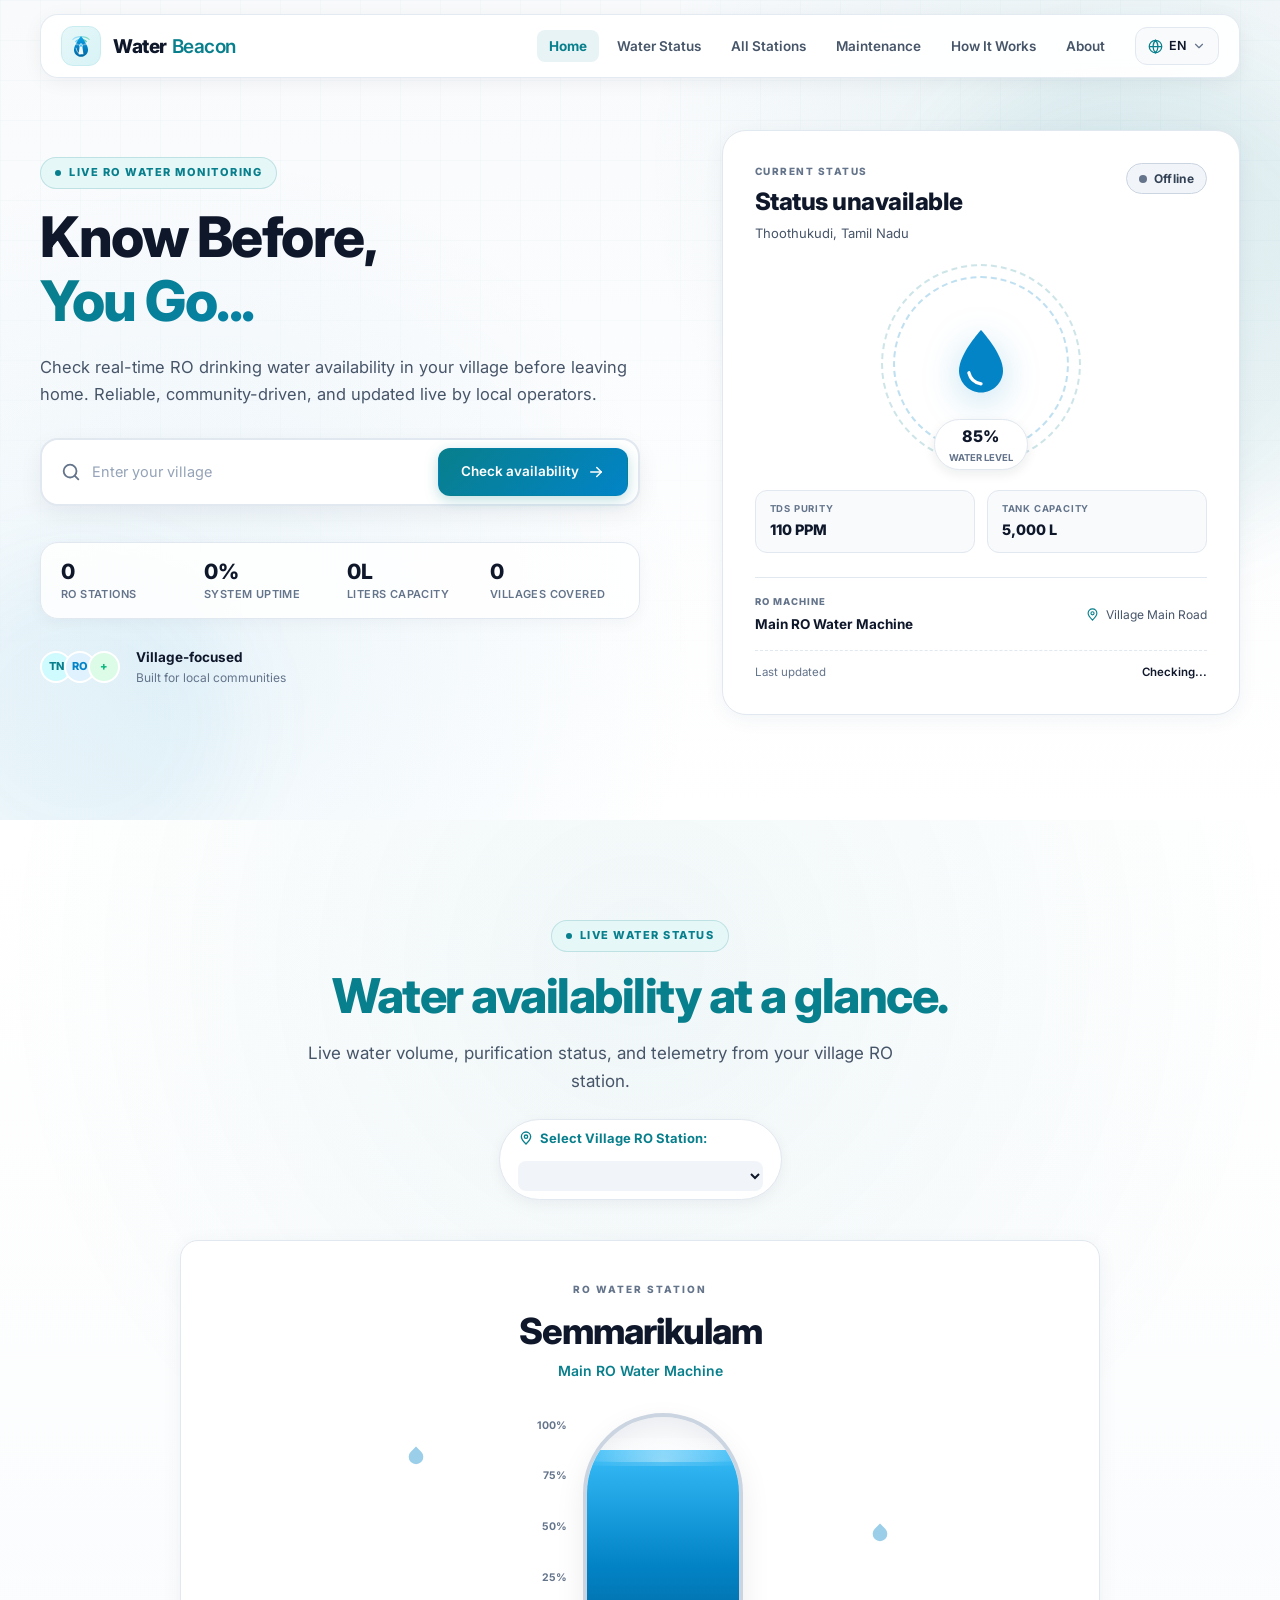
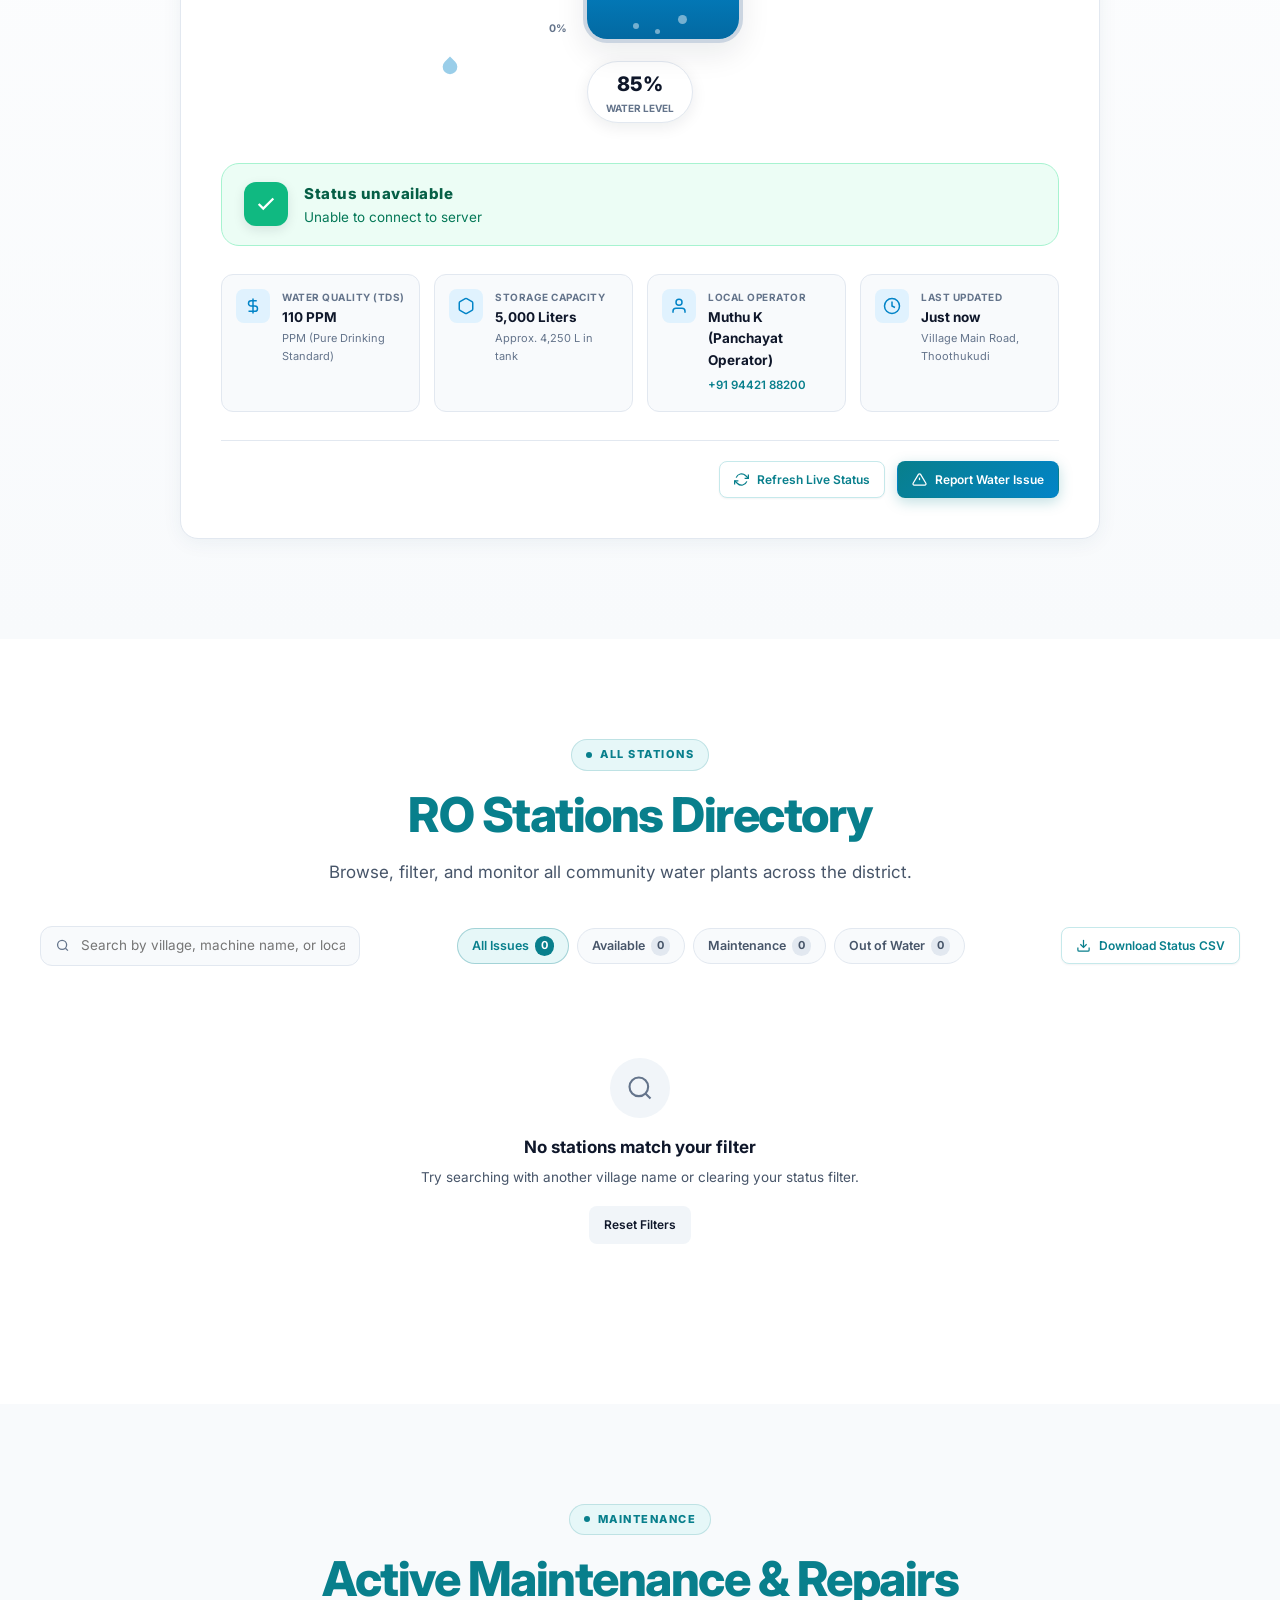
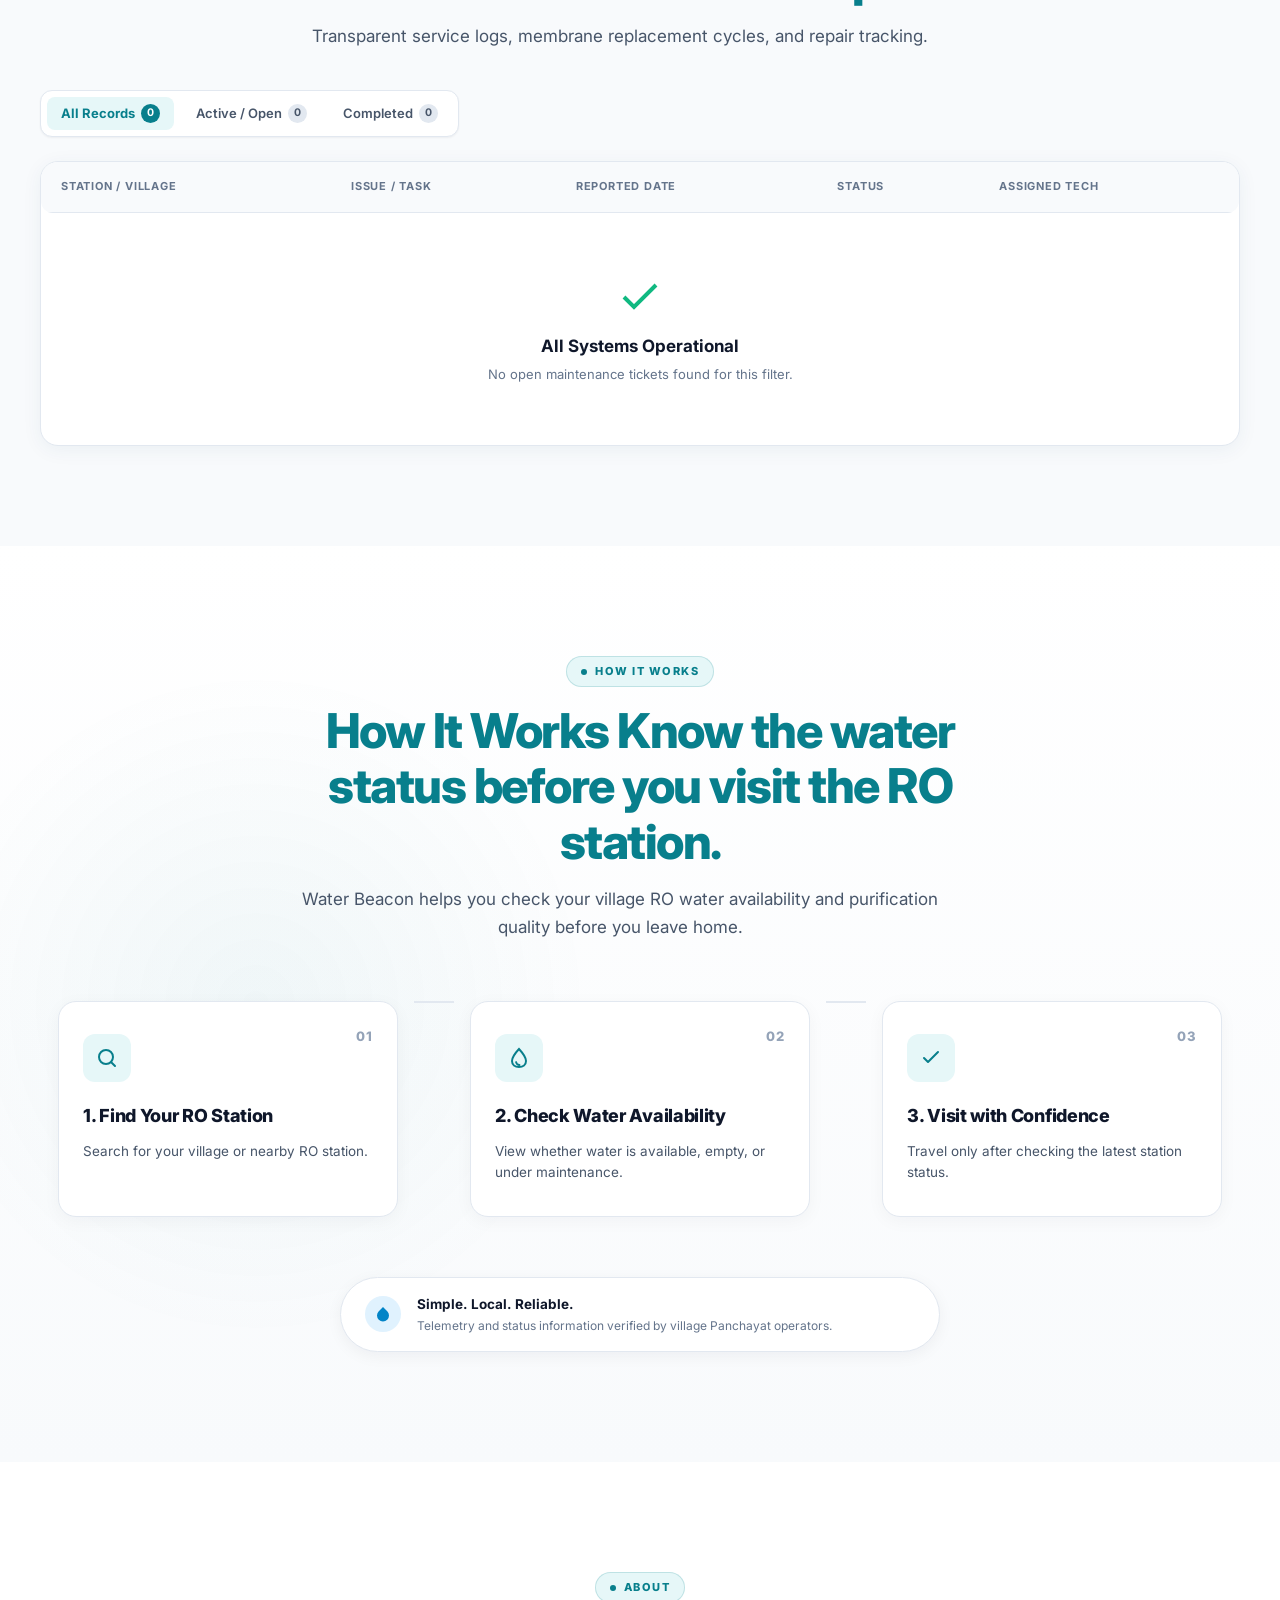
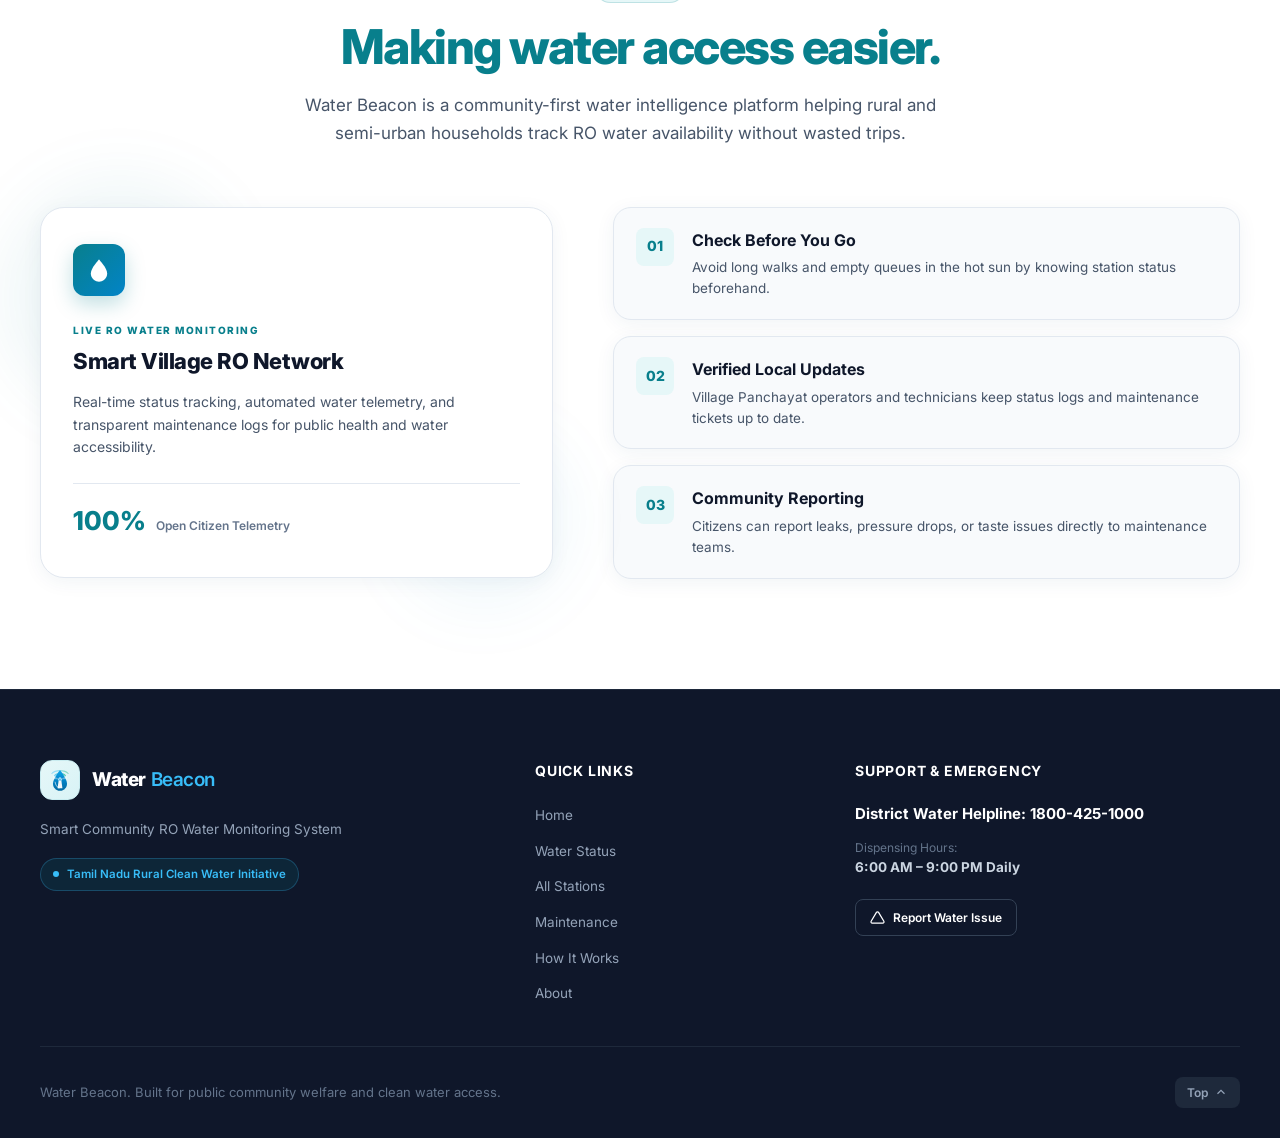
==== commit b9169dc8: "Water Beacon website" ====
--- a/frontend/index.html
+++ b/frontend/index.html
@@ -49,7 +49,7 @@
         async function loadSection(elementId, file) {
             const response = await fetch(file);
             if (!response.ok) {
-                throw new Error(`Failed to load ${file}`);
+                throw new Error(`Failed to Load ${file}`);
             }
             const html = await response.text();
             const el = document.getElementById(elementId);
--- a/frontend/css/style.css
+++ b/frontend/css/style.css
@@ -189,8 +189,40 @@
 
 /* Container */
 .container {
-    width: min(1200px, calc(100% - 40px));
+    width: min(1200px, calc(100% - 32px));
     margin: 0 auto;
+}
+
+@media (max-width: 480px) {
+    .container {
+        width: calc(100% - 24px);
+    }
+}
+
+/* Responsive Table Wrapper */
+.table-responsive {
+    width: 100%;
+    overflow-x: auto;
+    -webkit-overflow-scrolling: touch;
+    border-radius: var(--radius-md);
+}
+
+.table-responsive::-webkit-scrollbar {
+    height: 6px;
+}
+
+.table-responsive::-webkit-scrollbar-track {
+    background: #f1f5f9;
+    border-radius: 9999px;
+}
+
+.table-responsive::-webkit-scrollbar-thumb {
+    background: #cbd5e1;
+    border-radius: 9999px;
+}
+
+.table-responsive::-webkit-scrollbar-thumb:hover {
+    background: #94a3b8;
 }
 
 /* Typography Utilities */
@@ -638,6 +670,7 @@
 @media (max-width: 768px) {
     .form-row {
         grid-template-columns: 1fr;
+        gap: 12px;
     }
     .toast-container {
         left: 20px;
@@ -646,3 +679,42 @@
         max-width: none;
     }
 }
+
+@media (max-width: 560px) {
+    .modal-overlay {
+        padding: 12px;
+        align-items: flex-end;
+    }
+    .modal-container {
+        width: 100%;
+        max-height: 92vh;
+        border-radius: 20px 20px 12px 12px;
+    }
+    .modal-header {
+        padding: 18px 20px;
+    }
+    .modal-body {
+        padding: 18px 20px;
+    }
+    .modal-footer {
+        padding: 14px 20px;
+        flex-direction: column-reverse;
+        align-items: stretch;
+        gap: 8px;
+    }
+    .modal-footer button {
+        width: 100%;
+        justify-content: center;
+    }
+    .toast-container {
+        left: 14px;
+        right: 14px;
+        bottom: 14px;
+    }
+    .btn {
+        min-height: 44px;
+    }
+    .form-control {
+        font-size: 16px; /* Prevents auto-zoom on iOS Safari */
+    }
+}
--- a/frontend/css/sections/navbar.css
+++ b/frontend/css/sections/navbar.css
@@ -394,3 +394,38 @@
         height: 34px;
     }
 }
+
+
+@media (max-width: 380px) {
+    .nav-container {
+        width: calc(100% - 16px);
+        padding: 0 8px;
+        height: 54px;
+    }
+    .brand {
+        gap: 6px;
+    }
+    .brand-text {
+        font-size: 15px;
+    }
+    .brand-icon {
+        width: 32px;
+        height: 32px;
+    }
+    .brand-icon svg {
+        width: 19px;
+        height: 19px;
+    }
+    .language-btn {
+        padding: 4px 6px;
+        font-size: 11px;
+        height: 32px;
+    }
+    .language-btn .arrow-icon {
+        display: none;
+    }
+    .mobile-menu-btn {
+        width: 32px;
+        height: 32px;
+    }
+}
--- a/frontend/css/sections/hero.css
+++ b/frontend/css/sections/hero.css
@@ -66,6 +66,10 @@
     max-width: 600px;
 }
 
+html[lang="ta"] .hero-content {
+    max-width: 640px;
+}
+
 .hero-headline {
     margin: 0 0 20px;
     color: #0f172a;
@@ -75,6 +79,7 @@
     letter-spacing: -1.5px;
     word-break: keep-all;
     overflow-wrap: break-word;
+    text-wrap: balance;
 }
 
 .hero-highlight {
@@ -85,10 +90,29 @@
     -webkit-text-fill-color: transparent;
 }
 
+/* ==========================================================================
+   TAMIL HERO HEADLINE BALANCING & WORD INTEGRITY
+   Ensures 'செல்வதற்கு முன்,' and 'தெரிந்துகொள்ளுங்கள்...' are each kept whole
+   on their respective lines, eliminating orphan character wrap.
+   ========================================================================== */
 html[lang="ta"] .hero-headline {
-    font-size: clamp(26px, 3.8vw, 44px);
+    font-size: clamp(24px, 3.2vw, 38px);
+    font-weight: 800;
     line-height: 1.35;
     letter-spacing: 0 !important;
+    word-break: normal;
+    overflow-wrap: normal;
+}
+
+html[lang="ta"] .hero-headline > span:first-child {
+    display: block;
+    white-space: nowrap;
+}
+
+html[lang="ta"] .hero-headline .hero-highlight {
+    display: inline-block;
+    white-space: nowrap !important;
+    max-width: 100%;
 }
 
 .hero-description {
@@ -576,9 +600,22 @@
     .hero-content {
         max-width: none;
     }
+    html[lang="ta"] .hero-content {
+        max-width: none;
+    }
+    html[lang="ta"] .hero-headline {
+        font-size: clamp(22px, 4.2vw, 34px);
+    }
     .dashboard-card {
         max-width: 520px;
         margin: 0 auto;
+    }
+}
+
+@media (max-width: 480px) {
+    html[lang="ta"] .hero-headline {
+        font-size: clamp(20px, 5.6vw, 24px);
+        line-height: 1.3;
     }
 }
 
--- a/frontend/css/sections/status.css
+++ b/frontend/css/sections/status.css
@@ -517,3 +517,28 @@
         width: 100%;
     }
 }
+
+
+@media (max-width: 420px) {
+    .water-status-page {
+        padding: 60px 0;
+    }
+    .water-station {
+        padding: 20px 12px;
+        border-radius: var(--radius-lg);
+    }
+    .station-info h3 {
+        font-size: 22px;
+    }
+    .tank-area {
+        margin: 20px 0 28px;
+    }
+    .tank {
+        width: 140px;
+        height: 200px;
+    }
+    .tank-scale {
+        height: 190px;
+        font-size: 9.5px;
+    }
+}
--- a/frontend/css/sections/maintenance.css
+++ b/frontend/css/sections/maintenance.css
@@ -211,3 +211,107 @@
     font-size: 13px;
     color: var(--text-muted);
 }
+
+
+/* Responsive Maintenance Section */
+@media (max-width: 768px) {
+    .maintenance-section {
+        padding: 60px 0;
+    }
+    .maintenance-toolbar {
+        flex-direction: column;
+        align-items: stretch;
+        gap: 12px;
+    }
+    .maintenance-tabs {
+        width: 100%;
+        overflow-x: auto;
+        -webkit-overflow-scrolling: touch;
+        padding: 4px;
+    }
+    .maint-tab-btn {
+        flex-shrink: 0;
+        padding: 6px 12px;
+        font-size: 12.5px;
+    }
+    .maintenance-card-container {
+        border-radius: var(--radius-lg);
+    }
+    .maintenance-table th {
+        padding: 12px 14px;
+        font-size: 10.5px;
+    }
+    .maintenance-table td {
+        padding: 14px;
+        font-size: 13px;
+    }
+}
+
+/* Maintenance Table Footer & View All Button */
+.maintenance-card-footer {
+    display: flex;
+    align-items: center;
+    justify-content: center;
+    padding: 16px 20px;
+    background: #f8fafc;
+    border-top: 1px solid var(--border-light);
+}
+
+.btn-maint-view-all {
+    display: inline-flex;
+    align-items: center;
+    gap: 8px;
+    padding: 10px 22px;
+    border-radius: var(--radius-pill);
+    background: #ffffff;
+    border: 1.5px solid var(--border-light);
+    color: var(--accent-teal);
+    font-size: 13.5px;
+    font-weight: 700;
+    cursor: pointer;
+    box-shadow: 0 1px 3px rgba(0, 0, 0, 0.04);
+    transition: all 0.2s cubic-bezier(0.16, 1, 0.3, 1);
+}
+
+.btn-maint-view-all:hover {
+    background: var(--accent-teal-light);
+    border-color: var(--accent-teal);
+    color: var(--accent-teal-dark);
+    transform: translateY(-1px);
+    box-shadow: 0 4px 14px rgba(8, 127, 140, 0.15);
+}
+
+.btn-maint-view-all svg {
+    width: 16px;
+    height: 16px;
+    transition: transform 0.25s ease;
+}
+
+.btn-maint-view-all.expanded svg {
+    transform: rotate(180deg);
+}
+
+.btn-maint-badge {
+    background: var(--accent-teal-light);
+    color: var(--accent-teal);
+    font-size: 11px;
+    font-weight: 800;
+    padding: 2px 7px;
+    border-radius: 9999px;
+    border: 1px solid rgba(8, 127, 140, 0.2);
+}
+
+.maintenance-table tbody tr {
+    animation: fadeInRow 0.22s ease-out;
+}
+
+@keyframes fadeInRow {
+    from {
+        opacity: 0;
+        transform: translateY(3px);
+    }
+    to {
+        opacity: 1;
+        transform: translateY(0);
+    }
+}
